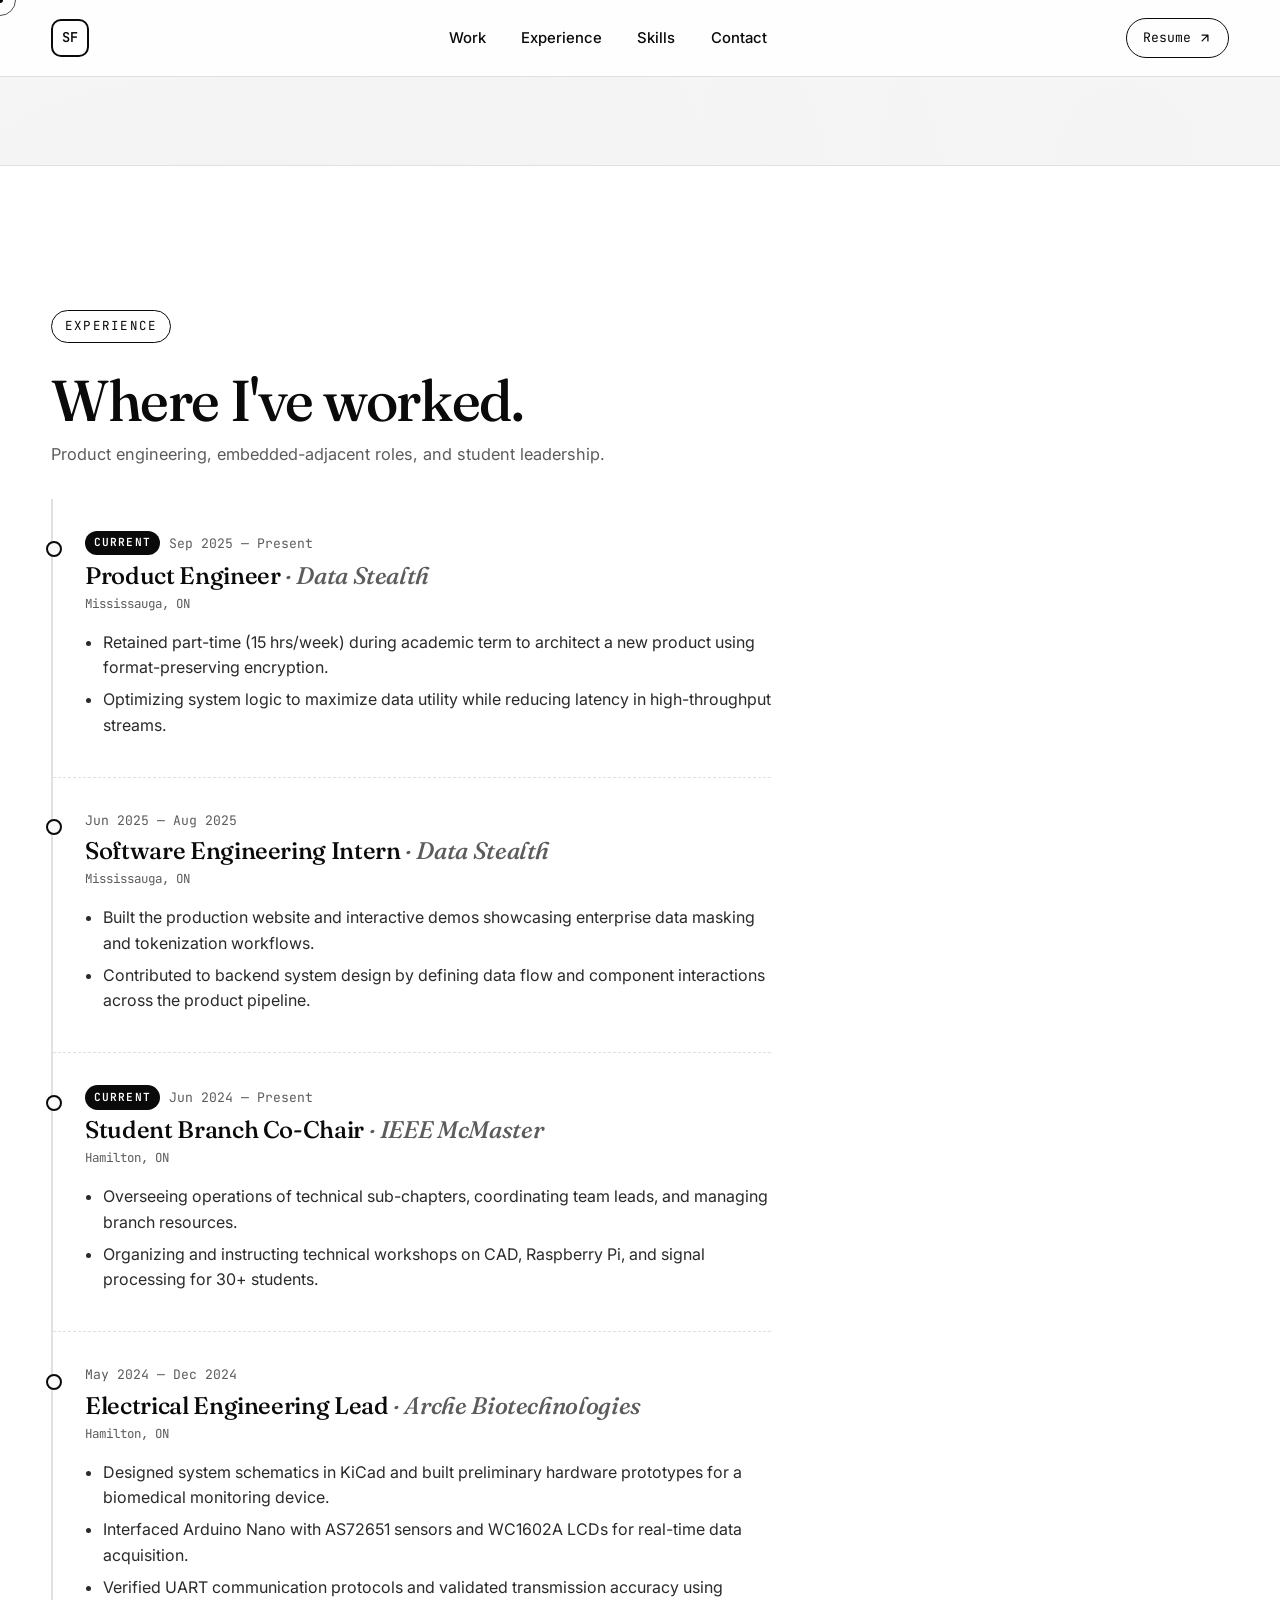
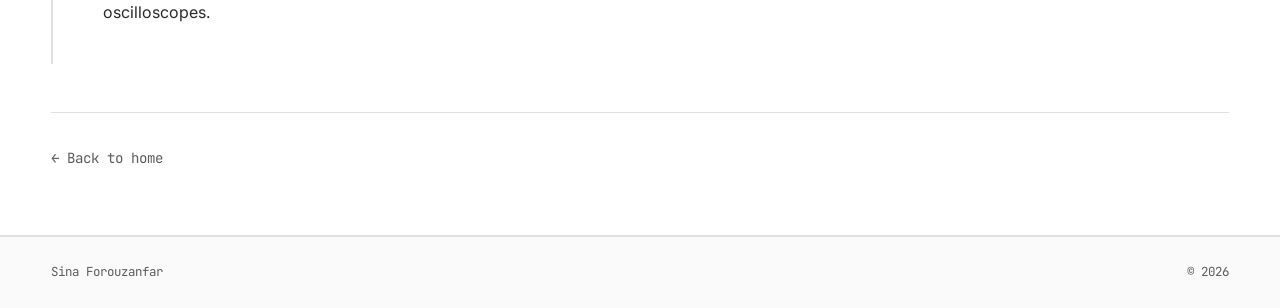
==== experience.html @ 587a2151 "combining the structure of the intro and the about section" ====
<!DOCTYPE html>
<html lang="en">
<head>
  <meta charset="UTF-8">
  <meta name="viewport" content="width=device-width, initial-scale=1.0">
  <title>Experience — Sina Forouzanfar</title>
  <meta name="description" content="Work experience and roles — Sina Forouzanfar">
  <link rel="preconnect" href="https://fonts.googleapis.com">
  <link rel="preconnect" href="https://fonts.gstatic.com" crossorigin>
  <link href="https://fonts.googleapis.com/css2?family=Fraunces:ital,opsz,wght@0,9..144,400;0,9..144,500;0,9..144,600;0,9..144,700;1,9..144,400;1,9..144,500&family=Inter:wght@400;500;600;700;800&family=JetBrains+Mono:wght@400;500&display=swap" rel="stylesheet">
  <link rel="stylesheet" href="styles.css">
</head>
<body>
  <div class="cursor-dot" aria-hidden="true"></div>
  <div class="cursor-ring" aria-hidden="true"></div>

  <header class="site-header">
    <div class="container nav">
      <a class="brand" href="index.html#top">
        <span class="brand-mark">SF</span>
      </a>
      <nav aria-label="Primary">
        <ul class="nav-links">
          <li><a href="index.html#work">Work</a></li>
          <li><a href="experience.html" aria-current="page">Experience</a></li>
          <li><a href="index.html#skills">Skills</a></li>
          <li><a href="index.html#contact">Contact</a></li>
        </ul>
      </nav>
      <a class="btn-resume" href="Sina_Forouzanfar_Resume.pdf" target="_blank" rel="noopener">
        Resume
        <svg width="14" height="14" viewBox="0 0 24 24" fill="none" stroke="currentColor" stroke-width="2.2" stroke-linecap="round" stroke-linejoin="round"><path d="M7 17L17 7M7 7h10v10"/></svg>
      </a>
    </div>
  </header>

  <main class="page-main">
    <section class="section experience experience-page">
      <div class="container">
        <p class="section-eyebrow">Experience</p>
        <h1 class="section-title page-title">Where I've worked.</h1>
        <p class="section-sub page-lead">Product engineering, embedded-adjacent roles, and student leadership.</p>

        <div class="xp-grid xp-grid--single">
          <div class="xp-list">
            <article class="xp-item">
              <div class="xp-head">
                <span class="xp-tag now">Current</span>
                <span class="xp-date">Sep 2025 — Present</span>
              </div>
              <h2 class="xp-item-title">Product Engineer <span class="xp-co">· Data Stealth</span></h2>
              <p class="xp-loc">Mississauga, ON</p>
              <ul>
                <li>Retained part-time (15 hrs/week) during academic term to architect a new product using format-preserving encryption.</li>
                <li>Optimizing system logic to maximize data utility while reducing latency in high-throughput streams.</li>
              </ul>
            </article>

            <article class="xp-item">
              <div class="xp-head">
                <span class="xp-date">Jun 2025 — Aug 2025</span>
              </div>
              <h2 class="xp-item-title">Software Engineering Intern <span class="xp-co">· Data Stealth</span></h2>
              <p class="xp-loc">Mississauga, ON</p>
              <ul>
                <li>Built the production website and interactive demos showcasing enterprise data masking and tokenization workflows.</li>
                <li>Contributed to backend system design by defining data flow and component interactions across the product pipeline.</li>
              </ul>
            </article>

            <article class="xp-item">
              <div class="xp-head">
                <span class="xp-tag now">Current</span>
                <span class="xp-date">Jun 2024 — Present</span>
              </div>
              <h2 class="xp-item-title">Student Branch Co-Chair <span class="xp-co">· IEEE McMaster</span></h2>
              <p class="xp-loc">Hamilton, ON</p>
              <ul>
                <li>Overseeing operations of technical sub-chapters, coordinating team leads, and managing branch resources.</li>
                <li>Organizing and instructing technical workshops on CAD, Raspberry Pi, and signal processing for 30+ students.</li>
              </ul>
            </article>

            <article class="xp-item">
              <div class="xp-head">
                <span class="xp-date">May 2024 — Dec 2024</span>
              </div>
              <h2 class="xp-item-title">Electrical Engineering Lead <span class="xp-co">· Arche Biotechnologies</span></h2>
              <p class="xp-loc">Hamilton, ON</p>
              <ul>
                <li>Designed system schematics in KiCad and built preliminary hardware prototypes for a biomedical monitoring device.</li>
                <li>Interfaced Arduino Nano with AS72651 sensors and WC1602A LCDs for real-time data acquisition.</li>
                <li>Verified UART communication protocols and validated transmission accuracy using oscilloscopes.</li>
              </ul>
            </article>
          </div>
        </div>

        <p class="back-link-wrap">
          <a class="back-link" href="index.html">← Back to home</a>
        </p>
      </div>
    </section>
  </main>

  <footer class="site-footer">
    <div class="container footer-inner">
      <span class="mono">Sina Forouzanfar</span>
      <span class="mono">© <span id="year"></span></span>
    </div>
  </footer>

  <script src="script.js"></script>
</body>
</html>
---- styles.css ----
:root {
  /* Monochrome — white, black, gray */
  --bg: #FAFAFA;
  --bg-soft: #F0F0F0;
  --paper: #FFFFFF;
  --ink: #0A0A0A;
  --ink-soft: #2A2A2A;
  --muted: #5C5C5C;
  --muted-2: #8A8A8A;
  --line: #E0E0E0;
  --line-soft: #F5F5F5;

  --blue: #0A0A0A;
  --blue-deep: #000000;
  --blue-soft: #E8E8E8;
  --green: #0A0A0A;
  --green-deep: #000000;
  --green-soft: #E8E8E8;
  --coral: #0A0A0A;
  --coral-deep: #000000;
  --coral-soft: #E8E8E8;
  --mint: #0A0A0A;

  --shadow: 0 24px 60px -28px rgba(0, 0, 0, 0.12);
  --shadow-sm: 0 6px 18px -10px rgba(0, 0, 0, 0.08);
  --radius: 14px;
  --radius-lg: 22px;
  --container: 1180px;
  --ease: cubic-bezier(0.2, 0.8, 0.2, 1);
}

* { box-sizing: border-box; }

html { scroll-behavior: smooth; }

html, body {
  margin: 0;
  padding: 0;
  background: var(--bg);
  color: var(--ink);
  font-family: 'Inter', system-ui, -apple-system, Segoe UI, Roboto, sans-serif;
  font-size: 16px;
  line-height: 1.6;
  -webkit-font-smoothing: antialiased;
  text-rendering: optimizeLegibility;
}

body {
  position: relative;
  overflow-x: hidden;
  min-height: 100vh;
  background-image:
    radial-gradient(circle at 12% 18%, rgba(0, 0, 0, 0.03), transparent 45%),
    radial-gradient(circle at 88% 8%, rgba(0, 0, 0, 0.025), transparent 50%);
}

/* Custom cursor */
.cursor-dot, .cursor-ring {
  position: fixed;
  top: 0; left: 0;
  pointer-events: none;
  z-index: 9999;
  transform: translate(-50%, -50%);
  mix-blend-mode: difference;
}

.cursor-dot {
  width: 6px; height: 6px;
  background: #fff;
  border-radius: 50%;
  transition: transform 0.12s var(--ease);
}

.cursor-ring {
  width: 32px; height: 32px;
  border: 1.5px solid #fff;
  border-radius: 50%;
  transition: transform 0.25s var(--ease), opacity 0.2s var(--ease);
  opacity: 0.7;
}

.cursor-ring.hover { transform: translate(-50%, -50%) scale(1.6); opacity: 1; }

@media (max-width: 900px) {
  .cursor-dot, .cursor-ring { display: none; }
  body { cursor: auto; }
}

@media (min-width: 901px) {
  body, a, button { cursor: none; }
}

/* Layout */
.container {
  width: min(var(--container), 92%);
  margin: 0 auto;
}

.section {
  padding: 9rem 0 4rem;
  scroll-margin-top: 80px;
}

.section-eyebrow {
  display: inline-block;
  font-family: 'JetBrains Mono', monospace;
  font-size: 0.78rem;
  text-transform: uppercase;
  letter-spacing: 0.18em;
  color: var(--coral);
  margin: 0 0 1.4rem;
  padding: 0.35rem 0.8rem;
  border: 1px solid var(--coral);
  border-radius: 999px;
}

.section-eyebrow.center { display: block; text-align: center; margin-left: auto; margin-right: auto; width: max-content; }

.section-title {
  font-family: 'Fraunces', serif;
  font-weight: 500;
  font-size: clamp(2.2rem, 5vw, 3.6rem);
  line-height: 1.05;
  letter-spacing: -0.025em;
  margin: 0 0 0.6rem;
  color: var(--ink);
}

.section-title em {
  font-style: italic;
  font-weight: 500;
  color: var(--ink);
}

.section-sub {
  color: var(--muted);
  margin: 0 0 3rem;
  font-size: 1.02rem;
  max-width: 600px;
}

.mono { font-family: 'JetBrains Mono', monospace; }
.small { font-size: 0.86rem; }
.muted { color: var(--muted); }

/* ======================================
   HEADER
====================================== */
.site-header {
  position: sticky;
  top: 0;
  z-index: 100;
  background: rgba(255, 255, 255, 0.88);
  backdrop-filter: blur(14px);
  -webkit-backdrop-filter: blur(14px);
  border-bottom: 1px solid var(--line);
  transition: border-color 0.25s var(--ease), background 0.25s var(--ease), box-shadow 0.25s var(--ease);
}

.site-header.scrolled {
  background: rgba(255, 255, 255, 0.97);
  border-bottom-color: #ccc;
  box-shadow: 0 8px 28px -16px rgba(0, 0, 0, 0.06);
}

.nav {
  display: flex;
  align-items: center;
  justify-content: space-between;
  padding: 1.1rem 0;
  gap: 1rem;
}

.brand {
  display: flex;
  align-items: center;
  text-decoration: none;
}

.brand-mark {
  display: grid;
  place-items: center;
  width: 38px; height: 38px;
  background: var(--paper);
  color: var(--ink);
  border: 2px solid var(--ink);
  border-radius: 10px;
  font-family: 'JetBrains Mono', monospace;
  font-size: 0.85rem;
  font-weight: 600;
  letter-spacing: 0.05em;
  transition: all 0.3s var(--ease);
}

.brand:hover .brand-mark {
  background: var(--ink);
  color: var(--paper);
  transform: rotate(-4deg);
  box-shadow: 0 4px 14px -6px rgba(0, 0, 0, 0.2);
}

.nav-links {
  display: flex;
  gap: 2.2rem;
  list-style: none;
  margin: 0;
  padding: 0;
}

.nav-links a {
  color: var(--ink);
  text-decoration: none;
  font-size: 0.93rem;
  font-weight: 500;
  position: relative;
  transition: color 0.2s var(--ease);
}

.nav-links a::after {
  content: "";
  position: absolute;
  left: 0;
  bottom: -6px;
  width: 0;
  height: 2px;
  background: var(--ink);
  transition: width 0.3s var(--ease);
}

.nav-links a:hover { color: var(--ink); }
.nav-links a:hover::after { width: 100%; }

.btn-resume {
  display: inline-flex;
  align-items: center;
  gap: 0.4rem;
  font-family: 'JetBrains Mono', monospace;
  font-size: 0.82rem;
  color: var(--ink);
  border: 1.5px solid var(--ink);
  border-radius: 999px;
  padding: 0.55rem 1rem;
  text-decoration: none;
  background: transparent;
  transition: all 0.25s var(--ease);
}

.btn-resume:hover {
  background: var(--ink);
  color: #fff;
  border-color: var(--ink);
  transform: translateY(-2px);
  box-shadow: 0 6px 18px -8px rgba(0, 0, 0, 0.2);
}

/* ======================================
   BUTTONS
====================================== */
.btn {
  display: inline-flex;
  align-items: center;
  gap: 0.6rem;
  padding: 1rem 1.6rem;
  border-radius: 999px;
  font-weight: 600;
  font-size: 0.97rem;
  text-decoration: none;
  border: 1.5px solid transparent;
  transition: all 0.25s var(--ease);
  cursor: none;
}

.btn.primary {
  background: var(--ink);
  color: var(--bg);
  border-color: var(--ink);
}

.btn.primary:hover {
  background: #1a1a1a;
  border-color: #1a1a1a;
  transform: translateY(-3px);
  box-shadow: 0 14px 30px -12px rgba(0, 0, 0, 0.18);
}

.btn.ghost {
  border-color: var(--ink);
  color: var(--ink);
  background: transparent;
}

.btn.ghost:hover {
  background: var(--ink);
  color: var(--bg);
  transform: translateY(-3px);
}

.btn.big {
  padding: 1.3rem 2.2rem;
  font-size: 1.1rem;
  font-family: 'JetBrains Mono', monospace;
}

/* ======================================
   HERO
====================================== */
.hero {
  position: relative;
  min-height: calc(100vh - 70px);
  display: flex;
  align-items: center;
  padding: 3rem 0 6rem;
}

.hero-grid {
  display: grid;
  grid-template-columns: 1.5fr 1fr;
  gap: 4rem;
  align-items: center;
  width: min(var(--container), 92%);
  margin: 0 auto;
}

.hero-text { max-width: 640px; }

.hero-portrait {
  display: flex;
  justify-content: center;
}

.hero-portrait .portrait-frame {
  max-width: 320px;
}

.badge {
  display: inline-flex;
  align-items: center;
  gap: 0.5rem;
  font-family: 'JetBrains Mono', monospace;
  font-size: 0.78rem;
  letter-spacing: 0.05em;
  color: var(--ink);
  margin: 0 0 2rem;
  padding: 0.5rem 0.95rem;
  border: 1px solid var(--ink);
  border-radius: 999px;
  background: var(--paper);
}

.pulse {
  width: 9px; height: 9px;
  border-radius: 50%;
  background: var(--green);
  box-shadow: 0 0 0 0 rgba(0, 0, 0, 0.2);
  animation: ping 2s infinite;
}

@keyframes ping {
  0%   { box-shadow: 0 0 0 0 rgba(0, 0, 0, 0.25); }
  70%  { box-shadow: 0 0 0 12px rgba(0, 0, 0, 0); }
  100% { box-shadow: 0 0 0 0 rgba(0, 0, 0, 0); }
}

.hero-title {
  font-family: 'Fraunces', serif;
  font-weight: 500;
  letter-spacing: -0.03em;
  margin: 0 0 1.5rem;
  color: var(--ink);
}

.hero-greet {
  display: block;
  font-size: clamp(2rem, 4.5vw, 3.5rem);
  line-height: 1.08;
}

.hero-line {
  display: block;
  margin-top: 0.75rem;
  font-size: clamp(1.15rem, 2.2vw, 1.55rem);
  line-height: 1.38;
  font-weight: 500;
  color: var(--ink-soft);
  max-width: 38ch;
}

.hero-title em { font-style: italic; font-weight: 500; }

.hero-title .hl {
  position: relative;
  display: inline-block;
  color: var(--ink);
  font-style: italic;
  font-weight: 600;
  box-decoration-break: clone;
  box-shadow: inset 0 -0.28em 0 rgba(0, 0, 0, 0.09);
}

.hero-title .hl-2 {
  color: var(--ink);
  font-style: italic;
  font-weight: 600;
  box-shadow: inset 0 -0.28em 0 rgba(0, 0, 0, 0.18);
}

.hero-title .hl::before,
.hero-title .hl-2::before { display: none; }

.hero-prose {
  max-width: 52ch;
  margin-bottom: 0.25rem;
}

.hero-prose p {
  font-size: 0.98rem;
  color: var(--muted);
  line-height: 1.65;
  margin: 0 0 1rem;
}

.hero-prose p:last-child { margin-bottom: 0; }

.hero-prose strong { color: var(--ink); font-weight: 600; }

.hero-actions {
  display: flex;
  flex-direction: column;
  gap: 0.85rem;
  margin-top: 1.75rem;
  max-width: 420px;
}

.hero-actions-row {
  display: flex;
  gap: 0.75rem;
  flex-wrap: wrap;
}

.hero-actions-row--secondary {
  margin-top: 0.15rem;
}

.btn-full {
  flex: 1;
  min-width: 140px;
  justify-content: center;
}

@media (min-width: 480px) {
  .hero-actions-row .btn { flex: 1; }
}

.scroll-cue {
  position: absolute;
  bottom: 2rem;
  left: 50%;
  transform: translateX(-50%);
  display: flex;
  flex-direction: column;
  align-items: center;
  gap: 0.5rem;
  font-family: 'JetBrains Mono', monospace;
  font-size: 0.72rem;
  letter-spacing: 0.15em;
  text-transform: uppercase;
  color: var(--muted);
  text-decoration: none;
  animation: bounce 2.4s ease-in-out infinite;
}

.scroll-cue:hover { color: var(--blue-deep); }

@keyframes bounce {
  0%, 100% { transform: translate(-50%, 0); }
  50% { transform: translate(-50%, 8px); }
}

/* ======================================
   STATS
====================================== */
.stats {
  background:
    linear-gradient(180deg, rgba(0, 0, 0, 0.03) 0%, transparent 45%),
    var(--paper);
  color: var(--ink);
  padding: 3.5rem 0;
  border-top: 1px solid var(--line);
  border-bottom: 1px solid var(--line);
}

.stats-grid {
  display: grid;
  grid-template-columns: repeat(4, 1fr);
  gap: 1.5rem 2rem;
}

.stat {
  text-align: left;
  border-left: 3px solid var(--green);
  padding-left: 1.25rem;
  padding-top: 0.25rem;
}
.stat:nth-child(2) { border-left-color: var(--blue); }
.stat:nth-child(3) { border-left-color: var(--green); }
.stat:nth-child(4) { border-left-color: var(--blue); }

.stat-num {
  font-family: 'Fraunces', serif;
  font-weight: 500;
  font-size: clamp(2.2rem, 4vw, 3.4rem);
  letter-spacing: -0.03em;
  line-height: 1;
  color: var(--ink);
  display: flex;
  align-items: baseline;
}

.stat-num .plus { color: var(--blue); margin-left: 2px; }

.stat-label {
  font-family: 'JetBrains Mono', monospace;
  font-size: 0.72rem;
  text-transform: uppercase;
  letter-spacing: 0.1em;
  color: var(--muted);
  margin-top: 0.55rem;
  line-height: 1.35;
  max-width: 12rem;
}

/* ======================================
   ABOUT
====================================== */
/* About: copy left, sensor viz right */
.about-split {
  display: grid;
  grid-template-columns: 1fr minmax(300px, 38%);
  gap: 2.5rem 3rem;
  align-items: stretch;
}

.about-copy .section-eyebrow {
  margin-bottom: 1rem;
}

.about-viz {
  display: flex;
  align-items: stretch;
}

.about-viz .sense-viz {
  flex: 1;
  min-height: 100%;
}

/* PORTRAIT */
.about-portrait {
  display: flex;
  justify-content: center;
}

.portrait-frame {
  position: relative;
  width: 100%;
  max-width: 360px;
  aspect-ratio: 4/5;
  margin: 0;
  isolation: isolate;
}

.portrait-frame::before {
  content: "";
  position: absolute;
  inset: 18px -18px -18px 18px;
  background: #1a1a1a;
  border-radius: var(--radius-lg);
  z-index: -1;
  transition: inset 0.5s var(--ease), background 0.5s var(--ease);
}

.portrait-frame:hover::before {
  inset: 10px -10px -10px 10px;
  background: #404040;
}

.portrait-frame img {
  width: 100%;
  height: 100%;
  object-fit: cover;
  border-radius: var(--radius-lg);
  display: block;
  filter: contrast(1.04) saturate(0.92);
  transition: transform 0.5s var(--ease), filter 0.5s var(--ease);
  border: 1.5px solid var(--ink);
}

.portrait-frame:hover img {
  transform: translate(-4px, -4px);
  filter: contrast(1.06) saturate(1);
}

.portrait-tag {
  position: absolute;
  bottom: 14px;
  left: 14px;
  background: rgba(11, 18, 32, 0.85);
  color: white;
  font-family: 'JetBrains Mono', monospace;
  font-size: 0.7rem;
  letter-spacing: 0.1em;
  text-transform: uppercase;
  padding: 0.4rem 0.75rem;
  border-radius: 999px;
  backdrop-filter: blur(8px);
  -webkit-backdrop-filter: blur(8px);
  z-index: 2;
}

.big-headline {
  font-family: 'Fraunces', serif;
  font-weight: 500;
  font-size: clamp(1.55rem, 3.2vw, 2.35rem);
  line-height: 1.12;
  letter-spacing: -0.02em;
  margin: 0 0 1.1rem;
  max-width: 34ch;
}

.big-headline em {
  font-style: italic;
  color: var(--blue);
  font-weight: 500;
}

.big-headline em:nth-of-type(2) { color: var(--green); }
.big-headline em:nth-of-type(3) { color: var(--blue); }

.about-text p {
  color: var(--ink-soft);
  font-size: 0.98rem;
  margin: 0 0 0.95rem;
  line-height: 1.62;
  max-width: 52ch;
}

.about-text strong { color: var(--ink); font-weight: 600; }
.about-text em { font-style: italic; color: var(--blue); font-weight: 500; }
.about-text { margin-top: 0; }

/* SENSE / SENSOR MESH VIZ */
.sense-viz {
  position: relative;
  margin-top: 0;
  min-height: 340px;
  height: auto;
  border-radius: var(--radius-lg);
  background:
    radial-gradient(circle at 20% 35%, rgba(0, 0, 0, 0.06), transparent 55%),
    radial-gradient(circle at 80% 65%, rgba(0, 0, 0, 0.05), transparent 55%),
    radial-gradient(circle at 50% 50%, rgba(0, 0, 0, 0.04), transparent 60%),
    var(--bg-soft);
  border: 1px solid var(--line);
  overflow: hidden;
  box-shadow: var(--shadow-sm);
}

.sense-viz::before {
  content: "";
  position: absolute;
  inset: 0;
  background-image:
    linear-gradient(to right, rgba(11, 18, 32, 0.04) 1px, transparent 1px),
    linear-gradient(to bottom, rgba(11, 18, 32, 0.04) 1px, transparent 1px);
  background-size: 30px 30px;
  pointer-events: none;
}

.sense-viz canvas {
  position: relative;
  display: block;
  width: 100%;
  height: 100%;
}

.sense-corner {
  position: absolute;
  display: inline-flex;
  align-items: center;
  gap: 0.45rem;
  font-family: 'JetBrains Mono', monospace;
  font-size: 0.68rem;
  letter-spacing: 0.14em;
  color: var(--muted);
  z-index: 2;
}

.sense-corner .dot {
  width: 6px; height: 6px;
  border-radius: 50%;
  background: var(--green);
  box-shadow: 0 0 0 0 rgba(0, 0, 0, 0.2);
  animation: ping 2.4s infinite;
}

.sense-corner.top-left { top: 14px; left: 14px; }
.sense-corner.top-right {
  top: 14px;
  right: 14px;
  flex-direction: row-reverse;
}
.sense-corner.bottom-left { bottom: 52px; left: 14px; }

.dot-move { background: var(--blue) !important; animation: none; box-shadow: 0 0 10px rgba(0, 0, 0, 0.2); }
.dot-sense { background: var(--green) !important; animation: none; box-shadow: 0 0 10px rgba(0, 0, 0, 0.2); }
.dot-respond {
  background: #404040 !important;
  animation: none;
  box-shadow: 0 0 10px rgba(0, 0, 0, 0.2);
}

.sense-legend {
  position: absolute;
  left: 0;
  right: 0;
  bottom: 0;
  display: flex;
  flex-wrap: wrap;
  justify-content: space-between;
  gap: 0.5rem 1rem;
  padding: 0.65rem 1rem;
  font-family: 'JetBrains Mono', monospace;
  font-size: 0.62rem;
  letter-spacing: 0.06em;
  text-transform: uppercase;
  color: var(--muted);
  background: linear-gradient(to top, rgba(255, 255, 255, 0.97) 40%, rgba(255, 255, 255, 0));
  border-top: 1px solid rgba(226, 232, 240, 0.9);
  z-index: 2;
}

.sense-legend span {
  display: inline-flex;
  align-items: center;
  gap: 0.4rem;
}

.sense-legend .lg {
  width: 7px;
  height: 7px;
  border-radius: 50%;
  flex-shrink: 0;
}

.lg-move { background: var(--blue); }
.lg-sense { background: var(--green); }
.lg-respond { background: #404040; }

/* Legacy quick-cards styles kept harmless (unused now) */
.quick-cards {
  display: grid;
  grid-template-columns: repeat(3, 1fr);
  gap: 1.2rem;
  margin-top: 2rem;
}

.qcard {
  padding: 1.6rem;
  background: var(--paper);
  border: 1px solid var(--line);
  border-radius: var(--radius);
  transition: all 0.3s var(--ease);
}

.qcard:hover {
  transform: translateY(-4px);
  border-color: var(--ink);
  box-shadow: var(--shadow-sm);
}

.qcard-icon {
  display: grid;
  place-items: center;
  width: 42px; height: 42px;
  border-radius: 10px;
  background: color-mix(in oklab, var(--c) 14%, transparent);
  color: var(--c);
  margin-bottom: 1rem;
}

.qcard h4 {
  font-size: 0.78rem;
  text-transform: uppercase;
  letter-spacing: 0.12em;
  color: var(--muted);
  margin: 0 0 0.5rem;
  font-family: 'JetBrains Mono', monospace;
}

.qcard p { color: var(--ink-soft); margin: 0; font-size: 0.95rem; }

/* ======================================
   MARQUEE
====================================== */
.marquee {
  background: linear-gradient(90deg, rgba(0, 0, 0, 0.02), rgba(0, 0, 0, 0.04), rgba(0, 0, 0, 0.02));
  color: var(--ink);
  padding: 1.8rem 0;
  overflow: hidden;
  border-top: 1px solid var(--line);
  border-bottom: 1px solid var(--line);
}

.marquee-track {
  display: flex;
  width: max-content;
  animation: marquee 50s linear infinite;
}

.marquee-row {
  display: flex;
  align-items: center;
  gap: 2rem;
  font-family: 'Fraunces', serif;
  font-size: clamp(1.6rem, 3vw, 2.3rem);
  font-weight: 500;
  letter-spacing: -0.01em;
  white-space: nowrap;
  padding-right: 2rem;
}

.marquee-row .d { color: var(--muted); font-size: 0.6em; opacity: 0.9; }

@keyframes marquee {
  from { transform: translateX(0); }
  to   { transform: translateX(-50%); }
}

/* ======================================
   WORK / PROJECTS
====================================== */
.work-list {
  display: flex;
  flex-direction: column;
  gap: 1.6rem;
}

.work-card {
  display: grid;
  grid-template-columns: 1.1fr 1fr;
  gap: 0;
  background: var(--paper);
  border: 1px solid var(--line);
  border-radius: var(--radius-lg);
  overflow: hidden;
  cursor: none;
  transition: all 0.4s var(--ease);
  text-align: left;
  font-family: inherit;
  color: inherit;
  padding: 0;
}

.work-card:hover {
  transform: translateY(-6px);
  border-color: var(--ink);
  box-shadow: var(--shadow);
}

.work-card.flip { grid-template-columns: 1fr 1.1fr; }
.work-card.flip .work-art { order: 2; }

.work-art {
  position: relative;
  min-height: 320px;
  background: var(--art-bg, var(--bg-soft));
  display: grid;
  place-items: center;
  overflow: hidden;
}

.work-art .art-grid {
  position: absolute;
  inset: 0;
  background-image:
    linear-gradient(to right, rgba(0,0,0,0.045) 1px, transparent 1px),
    linear-gradient(to bottom, rgba(0,0,0,0.045) 1px, transparent 1px);
  background-size: 24px 24px;
  opacity: 0.7;
}

.work-art svg.art-illu {
  position: relative;
  z-index: 1;
  width: 70%;
  max-width: 380px;
  height: auto;
  color: var(--art-fg, var(--ink));
  transition: transform 0.6s var(--ease);
}

.work-card:hover .art-illu { transform: scale(1.04) rotate(-2deg); }

.work-body {
  padding: 2.4rem 2.2rem 2.2rem;
  display: flex;
  flex-direction: column;
  justify-content: center;
}

.work-tag {
  display: inline-flex;
  align-items: center;
  gap: 0.5rem;
  font-family: 'JetBrains Mono', monospace;
  font-size: 0.74rem;
  text-transform: uppercase;
  letter-spacing: 0.12em;
  color: var(--muted);
  margin: 0 0 0.8rem;
  font-weight: 500;
}

.work-card h3 {
  font-family: 'Fraunces', serif;
  font-weight: 500;
  font-size: clamp(1.7rem, 3vw, 2.2rem);
  letter-spacing: -0.02em;
  margin: 0 0 0.7rem;
  line-height: 1.1;
  color: var(--ink);
}

.work-card .work-summary {
  color: var(--muted);
  margin: 0 0 1.4rem;
  font-size: 1rem;
  line-height: 1.55;
}

.work-tags {
  display: flex;
  flex-wrap: wrap;
  gap: 0.45rem;
  margin-bottom: 1.4rem;
}

.work-tags span {
  font-family: 'JetBrains Mono', monospace;
  font-size: 0.74rem;
  color: var(--ink);
  padding: 0.32rem 0.7rem;
  background: var(--bg);
  border: 1px solid var(--line);
  border-radius: 999px;
}

.work-cta {
  display: inline-flex;
  align-items: center;
  gap: 0.5rem;
  font-family: 'JetBrains Mono', monospace;
  font-size: 0.85rem;
  font-weight: 500;
  color: var(--ink);
  letter-spacing: 0.04em;
}

.work-card:hover .work-cta { color: var(--ink); }
.work-cta svg { transition: transform 0.3s var(--ease); }
.work-card:hover .work-cta svg { transform: translate(4px, -4px); }

/* Project art-specific colors via CSS vars set inline by JS */

/* ======================================
   EXPERIENCE
====================================== */
.experience { background: var(--paper); border-top: 1px solid var(--line); border-bottom: 1px solid var(--line); }

.xp-grid {
  display: grid;
  grid-template-columns: 1fr 2fr;
  gap: 3rem;
  margin-top: 2rem;
}

.xp-grid--single {
  grid-template-columns: 1fr;
  max-width: 720px;
}

.xp-sticky { position: sticky; top: 100px; align-self: start; }

.xp-list { display: flex; flex-direction: column; gap: 0; border-left: 2px solid var(--line); }

.xp-item {
  position: relative;
  padding: 2rem 0 2rem 2rem;
  border-bottom: 1px dashed var(--line);
}

.xp-item:last-child { border-bottom: none; }

.xp-item::before {
  content: "";
  position: absolute;
  left: -7px;
  top: 2.6rem;
  width: 12px;
  height: 12px;
  border-radius: 50%;
  background: var(--bg);
  border: 2.5px solid var(--ink);
  transition: all 0.3s var(--ease);
}

.xp-item:hover::before {
  background: var(--ink);
  border-color: var(--ink);
  transform: scale(1.3);
}

.xp-head {
  display: flex;
  align-items: center;
  gap: 0.6rem;
  margin-bottom: 0.4rem;
}

.xp-tag {
  font-family: 'JetBrains Mono', monospace;
  font-size: 0.7rem;
  text-transform: uppercase;
  letter-spacing: 0.1em;
  padding: 0.2rem 0.55rem;
  border-radius: 999px;
  background: var(--ink);
  color: #fff;
  font-weight: 600;
}

.xp-date {
  font-family: 'JetBrains Mono', monospace;
  font-size: 0.82rem;
  color: var(--muted);
}

.xp-item h3,
.xp-item-title {
  font-family: 'Fraunces', serif;
  font-weight: 500;
  font-size: 1.5rem;
  letter-spacing: -0.015em;
  margin: 0 0 0.2rem;
  line-height: 1.2;
}

.xp-co { color: var(--muted); font-style: italic; font-weight: 500; }

.xp-loc {
  font-family: 'JetBrains Mono', monospace;
  font-size: 0.78rem;
  color: var(--muted);
  margin: 0 0 1rem;
}

.xp-item ul { margin: 0; padding-left: 1.1rem; color: var(--ink-soft); }
.xp-item li { margin-bottom: 0.4rem; }

/* ======================================
   SKILLS
====================================== */
.skills-grid {
  display: grid;
  grid-template-columns: repeat(3, 1fr);
  gap: 1.4rem;
  margin-top: 2rem;
}

.skill-cat {
  padding: 2rem 1.8rem;
  background: var(--paper);
  border: 1px solid var(--line);
  border-radius: var(--radius);
  transition: all 0.3s var(--ease);
}

.skill-cat:hover {
  background: var(--ink);
  color: var(--bg);
  border-color: var(--ink);
  transform: translateY(-4px);
}

.skill-cat:hover h3, .skill-cat:hover .skill-num { color: var(--bg); }
.skill-cat:hover .chips span { background: transparent; border-color: var(--muted-2); color: var(--bg); }

.skill-cat h3 {
  font-family: 'Fraunces', serif;
  font-weight: 500;
  font-size: 1.25rem;
  margin: 0 0 1.2rem;
  display: flex;
  align-items: baseline;
  gap: 0.5rem;
  transition: color 0.25s var(--ease);
}

.skill-num {
  font-family: 'JetBrains Mono', monospace;
  font-size: 0.78rem;
  color: var(--muted);
  font-weight: 500;
  transition: color 0.25s var(--ease);
}

.chips { display: flex; flex-wrap: wrap; gap: 0.45rem; }

.chips span {
  background: var(--bg);
  border: 1px solid var(--line);
  color: var(--ink);
  font-size: 0.82rem;
  padding: 0.35rem 0.75rem;
  border-radius: 8px;
  font-family: 'JetBrains Mono', monospace;
  transition: all 0.2s var(--ease);
}

/* ======================================
   CONTACT
====================================== */
.contact { text-align: center; padding: 10rem 0 8rem; }
.contact-inner { max-width: 760px; margin: 0 auto; }

.contact-title {
  font-family: 'Fraunces', serif;
  font-weight: 500;
  font-size: clamp(2.6rem, 7vw, 5.5rem);
  letter-spacing: -0.035em;
  line-height: 1;
  margin: 1rem 0 1.6rem;
}

.contact-title em { font-style: italic; color: var(--ink); }

.contact-copy { color: var(--muted); font-size: 1.1rem; margin: 0 0 2.5rem; }

.socials {
  list-style: none;
  padding: 0;
  margin: 3rem 0 0;
  display: flex;
  justify-content: center;
  gap: 2rem;
  flex-wrap: wrap;
}

.socials a {
  color: var(--ink);
  text-decoration: none;
  font-family: 'JetBrains Mono', monospace;
  font-size: 0.9rem;
  position: relative;
  transition: color 0.25s var(--ease);
}

.socials a:hover { color: var(--coral); }

/* ======================================
   FOOTER
====================================== */
.site-footer {
  padding: 1.6rem 0;
  border-top: 1px solid var(--line);
  font-family: 'JetBrains Mono', monospace;
  font-size: 0.78rem;
  color: var(--muted);
}

.footer-inner {
  display: flex;
  justify-content: space-between;
  flex-wrap: wrap;
  gap: 0.5rem;
}

/* ======================================
   MODAL
====================================== */
.modal {
  position: fixed;
  inset: 0;
  z-index: 1000;
  display: grid;
  place-items: center;
  padding: 2rem 1rem;
}

.modal[hidden] { display: none; }

.modal-backdrop {
  position: absolute;
  inset: 0;
  background: rgba(14, 14, 14, 0.5);
  backdrop-filter: blur(8px);
  -webkit-backdrop-filter: blur(8px);
  animation: fadeIn 0.25s var(--ease);
}

.modal-panel {
  position: relative;
  width: min(880px, 100%);
  max-height: 88vh;
  overflow: auto;
  background: var(--paper);
  border: 1px solid var(--line);
  border-radius: var(--radius-lg);
  box-shadow: var(--shadow);
  animation: rise 0.35s var(--ease);
}

.modal-close {
  position: absolute;
  top: 1.1rem;
  right: 1.1rem;
  background: var(--bg);
  border: 1px solid var(--line);
  color: var(--ink);
  border-radius: 999px;
  padding: 0.55rem;
  cursor: none;
  transition: all 0.2s var(--ease);
  z-index: 2;
  display: grid;
  place-items: center;
}

.modal-close:hover { background: var(--ink); color: var(--bg); border-color: var(--ink); transform: rotate(90deg); }

.modal-content { padding: 3rem 3rem 2.4rem; }

.modal-art {
  margin: 0 -3rem 2rem;
  height: 220px;
  background: var(--art-bg, var(--bg-soft));
  display: grid;
  place-items: center;
  position: relative;
  overflow: hidden;
  border-bottom: 1px solid var(--line);
}

.modal-art .art-grid {
  position: absolute;
  inset: 0;
  background-image:
    linear-gradient(to right, rgba(0,0,0,0.045) 1px, transparent 1px),
    linear-gradient(to bottom, rgba(0,0,0,0.045) 1px, transparent 1px);
  background-size: 24px 24px;
}

.modal-art svg {
  position: relative;
  width: 50%;
  max-width: 280px;
  height: auto;
  color: var(--art-fg, var(--ink));
}

.m-tagline {
  color: var(--muted);
  font-family: 'JetBrains Mono', monospace;
  font-size: 0.8rem;
  letter-spacing: 0.06em;
  margin: 0 0 0.5rem;
  text-transform: uppercase;
}

.modal-content h2 {
  font-family: 'Fraunces', serif;
  font-weight: 500;
  font-size: 2rem;
  margin: 0 0 0.7rem;
  letter-spacing: -0.02em;
}

.modal-content .m-summary {
  color: var(--muted);
  font-size: 1.05rem;
  margin: 0 0 1.8rem;
  line-height: 1.6;
}

.modal-section { margin-bottom: 1.6rem; }

.modal-section h4 {
  font-family: 'JetBrains Mono', monospace;
  font-size: 0.76rem;
  text-transform: uppercase;
  letter-spacing: 0.12em;
  color: var(--ink);
  margin: 0 0 0.6rem;
  font-weight: 600;
}

.modal-section p, .modal-section li { color: var(--ink-soft); }
.modal-section ul { margin: 0; padding-left: 1.2rem; }
.modal-section li { margin-bottom: 0.4rem; }

.modal-tags {
  display: flex;
  flex-wrap: wrap;
  gap: 0.45rem;
}

.modal-tags span {
  background: var(--bg);
  border: 1px solid var(--line);
  color: var(--ink);
  font-size: 0.78rem;
  padding: 0.32rem 0.72rem;
  border-radius: 8px;
  font-family: 'JetBrains Mono', monospace;
}

.modal-actions {
  display: flex;
  gap: 0.75rem;
  flex-wrap: wrap;
  margin-top: 1.8rem;
  padding-top: 1.8rem;
  border-top: 1px solid var(--line);
}

@keyframes fadeIn { from { opacity: 0; } to { opacity: 1; } }
@keyframes rise { from { opacity: 0; transform: translateY(20px); } to { opacity: 1; transform: translateY(0); } }

/* ======================================
   REVEAL ON SCROLL
====================================== */
.reveal { opacity: 0; transform: translateY(30px); transition: opacity 0.8s var(--ease), transform 0.8s var(--ease); }
.reveal.in { opacity: 1; transform: translateY(0); }

.reveal-line { overflow: hidden; }
.reveal-line > * {
  display: block;
  transform: translateY(110%);
  transition: transform 0.9s var(--ease);
}
.reveal-line.in > * { transform: translateY(0); }

/* ======================================
   SUBPAGES (work archive, experience)
====================================== */
.page-main {
  padding-top: 5.5rem;
}

.page-title {
  margin-top: 0.35rem;
}

.page-lead {
  margin-bottom: 2rem;
  max-width: 42rem;
}

.work-more-wrap {
  margin: 2.5rem 0 0;
  text-align: center;
}

.work-more-link {
  font-family: 'JetBrains Mono', monospace;
  font-size: 0.88rem;
  letter-spacing: 0.04em;
  color: var(--ink);
  text-decoration: none;
  border-bottom: 1px solid var(--line);
  padding-bottom: 2px;
  transition: border-color 0.2s var(--ease), color 0.2s var(--ease);
}

.work-more-link:hover {
  border-bottom-color: var(--ink);
  color: var(--ink-soft);
}

.back-link-wrap {
  margin: 3rem 0 0;
  padding-top: 2rem;
  border-top: 1px solid var(--line);
}

.back-link {
  font-family: 'JetBrains Mono', monospace;
  font-size: 0.88rem;
  color: var(--muted);
  text-decoration: none;
  transition: color 0.2s var(--ease);
}

.back-link:hover {
  color: var(--ink);
}

/* ======================================
   RESPONSIVE
====================================== */
@media (max-width: 980px) {
  .nav-links { display: none; }
  .hero-grid { grid-template-columns: 1fr; gap: 3rem; }
  .hero-portrait { order: -1; }
  .hero-portrait .portrait-frame { max-width: 240px; }
  .hero { min-height: auto; padding: 2rem 0 4rem; }
  .about-split { grid-template-columns: 1fr; gap: 2rem; }
  .about-viz { order: 1; }
  .about-copy { order: 0; }
  .sense-viz { min-height: 280px; }
  .quick-cards { grid-template-columns: 1fr; }
  .stats-grid { grid-template-columns: repeat(2, 1fr); gap: 2.5rem 1.5rem; }
  .work-card, .work-card.flip { grid-template-columns: 1fr; }
  .work-card.flip .work-art { order: 0; }
  .work-art { min-height: 240px; }
  .skills-grid { grid-template-columns: 1fr; }
  .xp-grid { grid-template-columns: 1fr; gap: 1.5rem; }
  .xp-sticky { position: static; }
  .section { padding: 6rem 0 2rem; }
  .modal-content { padding: 2rem 1.5rem 1.5rem; }
  .modal-art { margin: 0 -1.5rem 1.5rem; height: 180px; }
  .work-body { padding: 2rem 1.6rem; }
}

@media (max-width: 520px) {
  .hero-actions { width: 100%; }
  .btn { width: 100%; justify-content: center; }
  .stat { padding-left: 1rem; }
  .footer-inner { justify-content: center; text-align: center; }
}

/* Reduced motion */
@media (prefers-reduced-motion: reduce) {
  *, *::before, *::after {
    animation-duration: 0.01ms !important;
    transition-duration: 0.01ms !important;
  }
  html { scroll-behavior: auto; }
  .marquee-track { animation: none; }
}
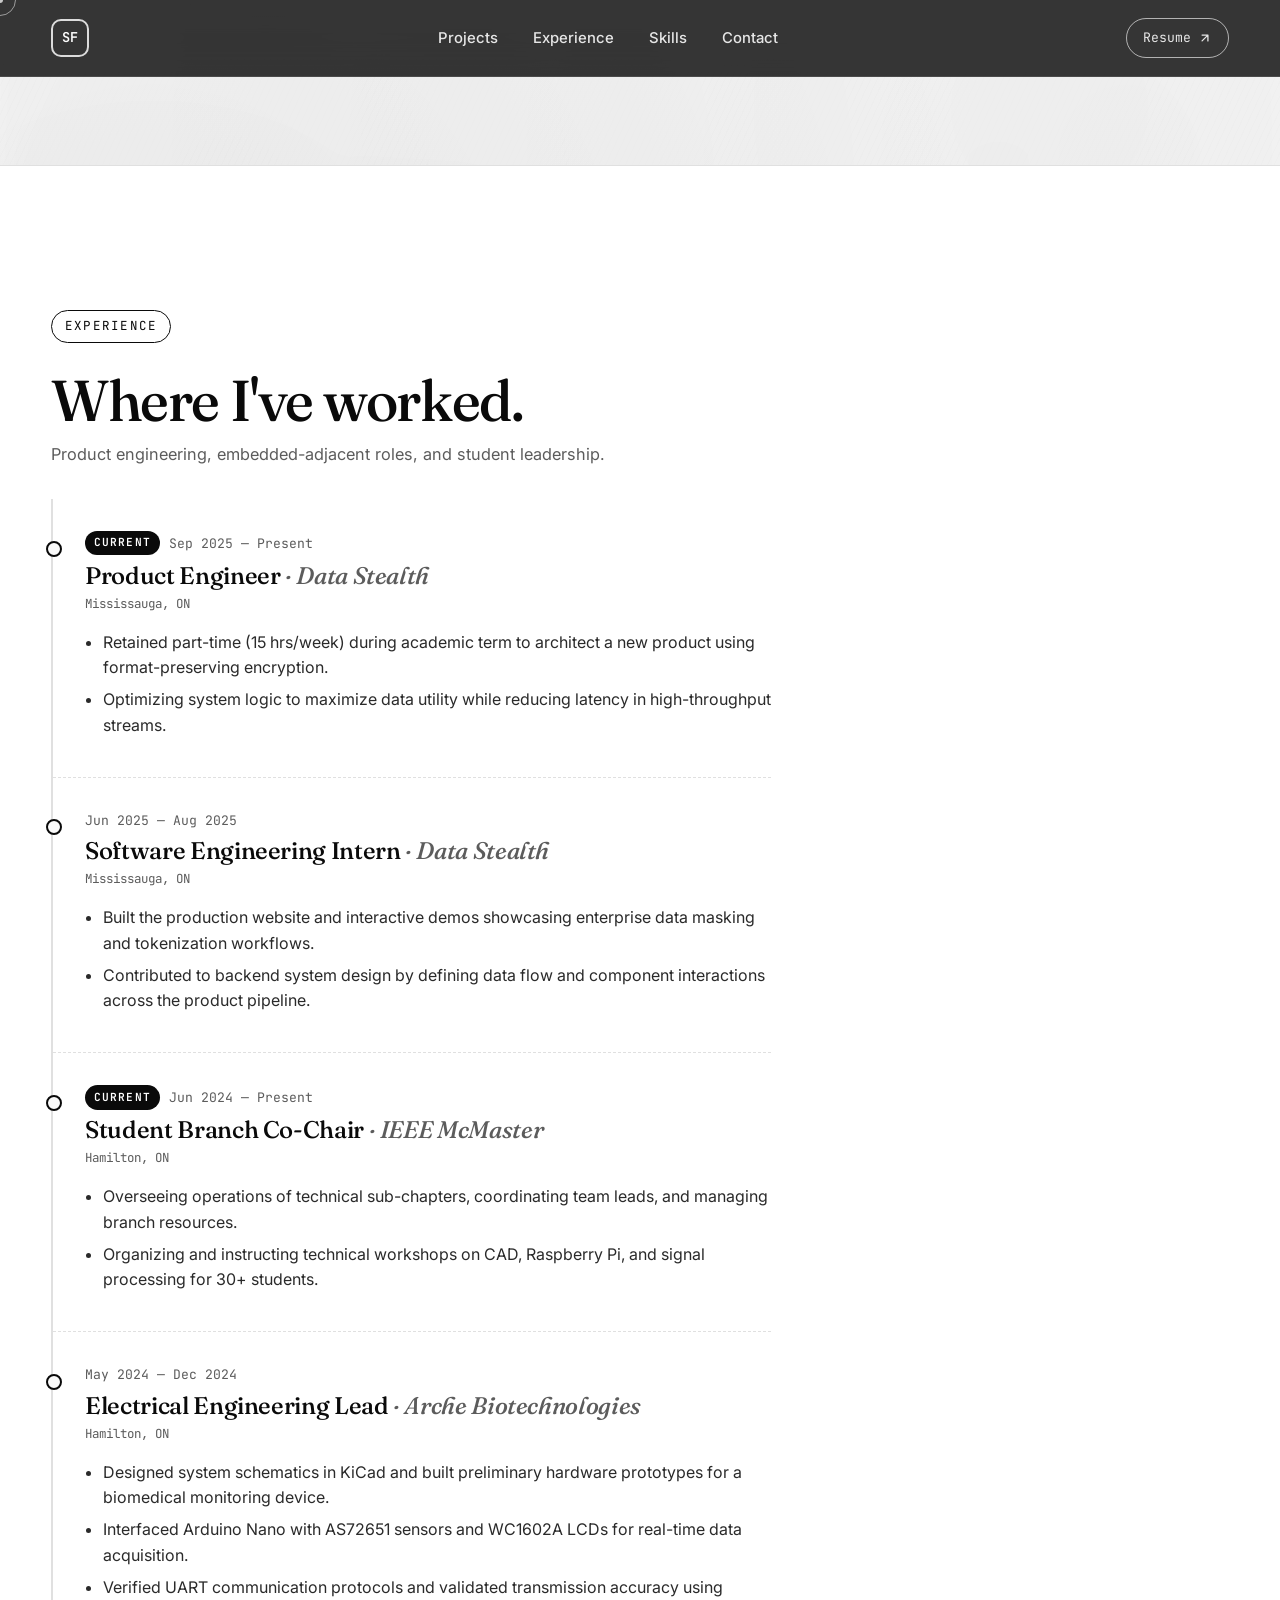
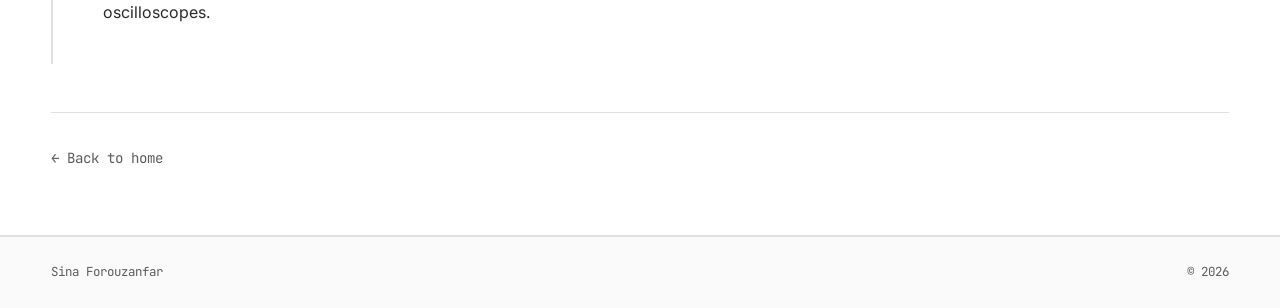
==== commit 82a16dc8: "updating the projects section" ====
--- a/experience.html
+++ b/experience.html
@@ -21,7 +21,7 @@
       </a>
       <nav aria-label="Primary">
         <ul class="nav-links">
-          <li><a href="index.html#work">Work</a></li>
+          <li><a href="work.html">Projects</a></li>
           <li><a href="experience.html" aria-current="page">Experience</a></li>
           <li><a href="index.html#skills">Skills</a></li>
           <li><a href="index.html#contact">Contact</a></li>
--- a/styles.css
+++ b/styles.css
@@ -49,10 +49,62 @@
   position: relative;
   overflow-x: hidden;
   min-height: 100vh;
+  isolation: isolate;
   background-image:
     radial-gradient(circle at 12% 18%, rgba(0, 0, 0, 0.03), transparent 45%),
     radial-gradient(circle at 88% 8%, rgba(0, 0, 0, 0.025), transparent 50%);
 }
+
+/* ======================================
+   INK WASH ON PAPER (subtle animated theme)
+====================================== */
+body::before,
+body::after {
+  content: "";
+  position: fixed;
+  inset: 0;
+  pointer-events: none;
+  z-index: 0;
+}
+
+/* paper grain */
+body::before {
+  opacity: 0.55;
+  background:
+    radial-gradient(circle at 18% 22%, rgba(0, 0, 0, 0.02), transparent 55%),
+    radial-gradient(circle at 82% 12%, rgba(0, 0, 0, 0.016), transparent 60%),
+    repeating-linear-gradient(
+      115deg,
+      rgba(0, 0, 0, 0.012) 0px,
+      rgba(0, 0, 0, 0.012) 1px,
+      transparent 1px,
+      transparent 6px
+    );
+  mix-blend-mode: multiply;
+}
+
+/* animated ink wash */
+body::after {
+  opacity: 0.14;
+  background:
+    radial-gradient(1400px 820px at 12% 26%, rgba(0, 0, 0, 0.16), transparent 58%),
+    radial-gradient(1100px 720px at 78% 18%, rgba(0, 0, 0, 0.12), transparent 60%),
+    radial-gradient(900px 640px at 62% 76%, rgba(0, 0, 0, 0.10), transparent 62%),
+    radial-gradient(700px 520px at 28% 78%, rgba(0, 0, 0, 0.08), transparent 64%);
+  filter: blur(10px);
+  transform: translate3d(0, 0, 0);
+  animation: inkWashDrift 18s var(--ease) infinite alternate;
+  mix-blend-mode: multiply;
+}
+
+@keyframes inkWashDrift {
+  0%   { transform: translate3d(-1.5%, -1%, 0) scale(1.02) rotate(-0.6deg); }
+  50%  { transform: translate3d(1.2%, 0.6%, 0) scale(1.04) rotate(0.35deg); }
+  100% { transform: translate3d(2.3%, -0.4%, 0) scale(1.06) rotate(0.8deg); }
+}
+
+/* keep content above the wash */
+body > * { position: relative; z-index: 1; }
 
 /* Custom cursor */
 .cursor-dot, .cursor-ring {
@@ -150,17 +202,17 @@
   position: sticky;
   top: 0;
   z-index: 100;
-  background: rgba(255, 255, 255, 0.88);
+  background: rgba(17, 17, 17, 0.84);
   backdrop-filter: blur(14px);
   -webkit-backdrop-filter: blur(14px);
-  border-bottom: 1px solid var(--line);
+  border-bottom: 1px solid rgba(255, 255, 255, 0.10);
   transition: border-color 0.25s var(--ease), background 0.25s var(--ease), box-shadow 0.25s var(--ease);
 }
 
 .site-header.scrolled {
-  background: rgba(255, 255, 255, 0.97);
-  border-bottom-color: #ccc;
-  box-shadow: 0 8px 28px -16px rgba(0, 0, 0, 0.06);
+  background: rgba(17, 17, 17, 0.92);
+  border-bottom-color: rgba(255, 255, 255, 0.12);
+  box-shadow: 0 12px 34px -22px rgba(0, 0, 0, 0.32);
 }
 
 .nav {
@@ -181,9 +233,9 @@
   display: grid;
   place-items: center;
   width: 38px; height: 38px;
-  background: var(--paper);
-  color: var(--ink);
-  border: 2px solid var(--ink);
+  background: transparent;
+  color: #fff;
+  border: 2px solid rgba(255, 255, 255, 0.82);
   border-radius: 10px;
   font-family: 'JetBrains Mono', monospace;
   font-size: 0.85rem;
@@ -193,8 +245,8 @@
 }
 
 .brand:hover .brand-mark {
-  background: var(--ink);
-  color: var(--paper);
+  background: #fff;
+  color: #000;
   transform: rotate(-4deg);
   box-shadow: 0 4px 14px -6px rgba(0, 0, 0, 0.2);
 }
@@ -208,7 +260,7 @@
 }
 
 .nav-links a {
-  color: var(--ink);
+  color: rgba(255, 255, 255, 0.88);
   text-decoration: none;
   font-size: 0.93rem;
   font-weight: 500;
@@ -223,11 +275,11 @@
   bottom: -6px;
   width: 0;
   height: 2px;
-  background: var(--ink);
+  background: rgba(255, 255, 255, 0.88);
   transition: width 0.3s var(--ease);
 }
 
-.nav-links a:hover { color: var(--ink); }
+.nav-links a:hover { color: #fff; }
 .nav-links a:hover::after { width: 100%; }
 
 .btn-resume {
@@ -236,8 +288,8 @@
   gap: 0.4rem;
   font-family: 'JetBrains Mono', monospace;
   font-size: 0.82rem;
-  color: var(--ink);
-  border: 1.5px solid var(--ink);
+  color: rgba(255, 255, 255, 0.88);
+  border: 1.5px solid rgba(255, 255, 255, 0.62);
   border-radius: 999px;
   padding: 0.55rem 1rem;
   text-decoration: none;
@@ -246,9 +298,9 @@
 }
 
 .btn-resume:hover {
-  background: var(--ink);
-  color: #fff;
-  border-color: var(--ink);
+  background: #fff;
+  color: #000;
+  border-color: #fff;
   transform: translateY(-2px);
   box-shadow: 0 6px 18px -8px rgba(0, 0, 0, 0.2);
 }
@@ -309,27 +361,38 @@
   min-height: calc(100vh - 70px);
   display: flex;
   align-items: center;
-  padding: 3rem 0 6rem;
+  padding: clamp(3.5rem, 8vh, 5.5rem) 0 5rem;
 }
 
 .hero-grid {
   display: grid;
-  grid-template-columns: 1.5fr 1fr;
-  gap: 4rem;
+  grid-template-columns: minmax(0, 1.15fr) minmax(0, 0.85fr);
   align-items: center;
-  width: min(var(--container), 92%);
+  column-gap: clamp(2rem, 5vw, 4.5rem);
+  row-gap: 2.5rem;
+  max-width: min(72rem, 92%);
+  width: 100%;
   margin: 0 auto;
 }
 
-.hero-text { max-width: 640px; }
+.hero-text {
+  min-width: 0;
+  max-width: 44rem;
+  padding-top: 0;
+}
 
 .hero-portrait {
+  min-width: 0;
   display: flex;
   justify-content: center;
+  align-items: center;
+  padding-top: 0;
 }
 
 .hero-portrait .portrait-frame {
-  max-width: 320px;
+  width: 100%;
+  max-width: min(360px, 100%);
+  margin: 0;
 }
 
 .badge {
@@ -365,14 +428,39 @@
   font-family: 'Fraunces', serif;
   font-weight: 500;
   letter-spacing: -0.03em;
+  margin: 0 0 1.2rem;
+  color: var(--ink);
+}
+
+.hero-tagline {
+  font-family: 'Fraunces', serif;
+  font-weight: 500;
+  font-size: clamp(1.35rem, 2.55vw, 1.85rem);
+  line-height: 1.32;
+  letter-spacing: -0.02em;
+  color: var(--ink-soft);
   margin: 0 0 1.5rem;
-  color: var(--ink);
+  max-width: 46ch;
+}
+
+.hero-focus {
+  font-family: 'JetBrains Mono', monospace;
+  font-size: 0.85rem;
+  letter-spacing: 0.06em;
+  text-transform: uppercase;
+  color: var(--muted);
+  margin: 0 0 1.9rem;
+}
+
+.hero-focus .sep {
+  opacity: 0.55;
+  margin: 0 0.35rem;
 }
 
 .hero-greet {
   display: block;
-  font-size: clamp(2rem, 4.5vw, 3.5rem);
-  line-height: 1.08;
+  font-size: clamp(2.8rem, 6.8vw, 4.8rem);
+  line-height: 1.05;
 }
 
 .hero-line {
@@ -407,48 +495,77 @@
 .hero-title .hl::before,
 .hero-title .hl-2::before { display: none; }
 
-.hero-prose {
-  max-width: 52ch;
-  margin-bottom: 0.25rem;
-}
-
-.hero-prose p {
-  font-size: 0.98rem;
-  color: var(--muted);
-  line-height: 1.65;
-  margin: 0 0 1rem;
-}
-
-.hero-prose p:last-child { margin-bottom: 0; }
-
-.hero-prose strong { color: var(--ink); font-weight: 600; }
+/* old hero-prose styles removed (now uses .hero-focus) */
 
 .hero-actions {
   display: flex;
   flex-direction: column;
-  gap: 0.85rem;
-  margin-top: 1.75rem;
-  max-width: 420px;
+  align-items: stretch;
+  gap: 0.75rem;
+  margin-top: 0;
+  width: 100%;
+  max-width: 28rem;
 }
 
 .hero-actions-row {
   display: flex;
+  flex-direction: row;
+  flex-wrap: wrap;
+  align-items: center;
   gap: 0.75rem;
-  flex-wrap: wrap;
-}
-
-.hero-actions-row--secondary {
-  margin-top: 0.15rem;
+  width: 100%;
+}
+
+.hero-btn-contact {
+  width: 100%;
+}
+
+.hero-actions .btn {
+  font-family: 'Inter', system-ui, sans-serif;
+  font-size: 1rem;
+  font-weight: 600;
+  padding: 0.9rem 1.85rem;
+  text-align: center;
+  justify-content: center;
+  transform-origin: center center;
+  transition: transform 0.22s var(--ease), font-weight 0.15s ease;
+}
+
+.hero-btn-dark {
+  background: var(--ink);
+  color: var(--paper);
+  border-color: var(--ink);
+  font-weight: 600;
+}
+
+.hero-btn-dark:hover {
+  transform: scale(1.04);
+  font-weight: 700;
+}
+
+.hero-btn-light {
+  background: var(--paper);
+  color: var(--ink);
+  border-color: var(--ink);
+  font-weight: 600;
+}
+
+.hero-btn-light:hover {
+  transform: scale(1.04);
+  font-weight: 700;
 }
 
 .btn-full {
   flex: 1;
   min-width: 140px;
-  justify-content: center;
 }
 
 @media (min-width: 480px) {
-  .hero-actions-row .btn { flex: 1; }
+  .hero-actions-row .hero-btn-dark,
+  .hero-actions-row .hero-btn-light {
+    flex: 1 1 0;
+    min-width: 0;
+  }
 }
 
 .scroll-cue {
@@ -800,40 +917,64 @@
 .qcard p { color: var(--ink-soft); margin: 0; font-size: 0.95rem; }
 
 /* ======================================
-   MARQUEE
+   HEARTBEAT DIVIDER
 ====================================== */
-.marquee {
-  background: linear-gradient(90deg, rgba(0, 0, 0, 0.02), rgba(0, 0, 0, 0.04), rgba(0, 0, 0, 0.02));
-  color: var(--ink);
-  padding: 1.8rem 0;
-  overflow: hidden;
-  border-top: 1px solid var(--line);
-  border-bottom: 1px solid var(--line);
-}
-
-.marquee-track {
-  display: flex;
-  width: max-content;
-  animation: marquee 50s linear infinite;
-}
-
-.marquee-row {
+.pulse-divider {
+  padding: 2.5rem 0 2.25rem;
+  color: var(--ink);
+  position: relative;
+}
+
+.pulse-inner {
+  position: relative;
   display: flex;
   align-items: center;
-  gap: 2rem;
-  font-family: 'Fraunces', serif;
-  font-size: clamp(1.6rem, 3vw, 2.3rem);
-  font-weight: 500;
-  letter-spacing: -0.01em;
-  white-space: nowrap;
-  padding-right: 2rem;
-}
-
-.marquee-row .d { color: var(--muted); font-size: 0.6em; opacity: 0.9; }
-
-@keyframes marquee {
-  from { transform: translateX(0); }
-  to   { transform: translateX(-50%); }
+  justify-content: center;
+  min-height: 64px;
+}
+
+.pulse-ecg {
+  display: block;
+  width: 100%;
+  height: 64px;
+  color: var(--ink);
+  opacity: 0.55;
+}
+
+.pulse-base {
+  opacity: 0.32;
+}
+
+.pulse-trace {
+  stroke-dasharray: 1200;
+  stroke-dashoffset: 1200;
+  animation: pulseSweep 3.4s cubic-bezier(0.45, 0.05, 0.55, 0.95) infinite;
+  filter: drop-shadow(0 0 4px rgba(0, 0, 0, 0.18));
+}
+
+.pulse-dot {
+  position: absolute;
+  width: 9px;
+  height: 9px;
+  border-radius: 50%;
+  background: var(--ink);
+  box-shadow: 0 0 0 0 rgba(0, 0, 0, 0.35);
+  animation: pulseBeat 1.7s cubic-bezier(0.4, 0, 0.2, 1) infinite;
+  pointer-events: none;
+}
+
+@keyframes pulseSweep {
+  0%   { stroke-dashoffset: 1200; }
+  60%  { stroke-dashoffset: 0; }
+  100% { stroke-dashoffset: -1200; }
+}
+
+@keyframes pulseBeat {
+  0%   { transform: scale(0.85); box-shadow: 0 0 0 0 rgba(0, 0, 0, 0.35); }
+  35%  { transform: scale(1.25); box-shadow: 0 0 0 10px rgba(0, 0, 0, 0); }
+  55%  { transform: scale(0.95); box-shadow: 0 0 0 0 rgba(0, 0, 0, 0.25); }
+  75%  { transform: scale(1.15); box-shadow: 0 0 0 8px rgba(0, 0, 0, 0); }
+  100% { transform: scale(0.85); box-shadow: 0 0 0 0 rgba(0, 0, 0, 0); }
 }
 
 /* ======================================
@@ -843,6 +984,50 @@
   display: flex;
   flex-direction: column;
   gap: 1.6rem;
+}
+
+.work-filters {
+  display: flex;
+  flex-wrap: wrap;
+  gap: 0.55rem;
+  margin: 0 0 1.75rem;
+}
+
+.work-filter {
+  font-family: 'JetBrains Mono', monospace;
+  font-size: 0.78rem;
+  letter-spacing: 0.06em;
+  text-transform: uppercase;
+  padding: 0.45rem 0.95rem;
+  border-radius: 999px;
+  border: 1px solid var(--line);
+  background: var(--paper);
+  color: var(--ink-soft);
+  cursor: pointer;
+  transition: background 0.2s var(--ease), color 0.2s var(--ease), border-color 0.2s var(--ease), transform 0.2s var(--ease);
+}
+
+.work-filter:hover {
+  border-color: var(--ink);
+  color: var(--ink);
+  transform: translateY(-1px);
+}
+
+.work-filter.is-active {
+  background: var(--ink);
+  color: var(--paper);
+  border-color: var(--ink);
+}
+
+.work-empty {
+  margin: 0;
+  padding: 2.5rem 1rem;
+  text-align: center;
+  color: var(--muted);
+  font-size: 0.98rem;
+  border: 1px dashed var(--line);
+  border-radius: var(--radius-lg);
+  background: var(--bg-soft);
 }
 
 .work-card {
@@ -872,10 +1057,12 @@
 
 .work-art {
   position: relative;
-  min-height: 320px;
+  align-self: start;
+  width: 100%;
+  /* Same frame on every card — row height from text must not stretch this taller */
+  aspect-ratio: 16 / 10;
+  min-height: 200px;
   background: var(--art-bg, var(--bg-soft));
-  display: grid;
-  place-items: center;
   overflow: hidden;
 }
 
@@ -890,16 +1077,37 @@
 }
 
 .work-art svg.art-illu {
-  position: relative;
+  position: absolute;
+  left: 50%;
+  top: 50%;
   z-index: 1;
-  width: 70%;
-  max-width: 380px;
+  width: min(70%, 320px);
   height: auto;
+  max-height: 78%;
+  transform: translate(-50%, -50%);
   color: var(--art-fg, var(--ink));
   transition: transform 0.6s var(--ease);
 }
 
-.work-card:hover .art-illu { transform: scale(1.04) rotate(-2deg); }
+.work-art .work-cover-img {
+  position: absolute;
+  inset: 0;
+  z-index: 1;
+  width: 100%;
+  height: 100%;
+  object-fit: cover;
+  object-position: center;
+  display: block;
+  transition: transform 0.6s var(--ease);
+}
+
+.work-card:hover .work-cover-img {
+  transform: scale(1.05);
+}
+
+.work-card:hover .art-illu {
+  transform: translate(-50%, -50%) scale(1.05) rotate(-2deg);
+}
 
 .work-body {
   padding: 2.4rem 2.2rem 2.2rem;
@@ -1268,6 +1476,139 @@
   color: var(--art-fg, var(--ink));
 }
 
+.modal-art .modal-cover-img {
+  position: relative;
+  z-index: 1;
+  width: 100%;
+  height: 100%;
+  object-fit: cover;
+  object-position: center;
+  display: block;
+}
+
+.modal-art--static {
+  display: grid;
+  place-items: center;
+}
+
+.modal-art--gallery {
+  display: block;
+  padding: 0;
+}
+
+.modal-art--gallery .modal-gallery {
+  position: relative;
+  z-index: 1;
+  height: 220px;
+  width: 100%;
+  overflow: hidden;
+}
+
+.modal-art--gallery .modal-gallery-track {
+  display: flex;
+  width: max-content;
+  height: 100%;
+  align-items: stretch;
+  will-change: transform;
+  backface-visibility: hidden;
+  animation: modalGalleryMarquee var(--modal-gallery-duration, 48s) linear infinite;
+}
+
+.modal-art--gallery .modal-gallery-track:hover {
+  animation-play-state: paused;
+}
+
+.modal-art--gallery .modal-gallery-track.is-paused {
+  animation-play-state: paused;
+}
+
+.modal-gallery-img {
+  height: 220px;
+  width: auto;
+  min-width: 260px;
+  max-width: 520px;
+  object-fit: cover;
+  object-position: center;
+  flex-shrink: 0;
+  display: block;
+  border-right: 1px solid rgba(0, 0, 0, 0.08);
+  cursor: zoom-in;
+}
+
+@keyframes modalGalleryMarquee {
+  from { transform: translate3d(0, 0, 0); }
+  to { transform: translate3d(-50%, 0, 0); }
+}
+
+/* Full-size photo (modal filmstrip click) */
+body.gallery-lightbox-open {
+  overflow: hidden;
+}
+
+.gallery-lightbox {
+  position: fixed;
+  inset: 0;
+  z-index: 110000;
+  display: flex;
+  align-items: center;
+  justify-content: center;
+  padding: clamp(0.75rem, 3vw, 1.75rem);
+  box-sizing: border-box;
+}
+
+.gallery-lightbox[hidden] {
+  display: none !important;
+}
+
+.gallery-lightbox-backdrop {
+  position: absolute;
+  inset: 0;
+  background: rgba(10, 10, 10, 0.88);
+  cursor: pointer;
+  border: none;
+  padding: 0;
+}
+
+.gallery-lightbox-inner {
+  position: relative;
+  z-index: 1;
+  margin: 0;
+  max-width: min(96vw, 1120px);
+  max-height: 90vh;
+}
+
+.gallery-lightbox-img {
+  display: block;
+  max-width: min(96vw, 1120px);
+  max-height: 88vh;
+  width: auto;
+  height: auto;
+  object-fit: contain;
+  border-radius: var(--radius);
+  box-shadow: 0 28px 90px rgba(0, 0, 0, 0.5);
+}
+
+.gallery-lightbox-close {
+  position: absolute;
+  top: -48px;
+  right: 0;
+  width: 42px;
+  height: 42px;
+  display: grid;
+  place-items: center;
+  border-radius: 50%;
+  border: 1.5px solid rgba(255, 255, 255, 0.55);
+  background: rgba(0, 0, 0, 0.35);
+  color: #fff;
+  cursor: pointer;
+  transition: background 0.2s var(--ease), transform 0.2s var(--ease);
+}
+
+.gallery-lightbox-close:hover {
+  background: rgba(255, 255, 255, 0.12);
+  transform: scale(1.06);
+}
+
 .m-tagline {
   color: var(--muted);
   font-family: 'JetBrains Mono', monospace;
@@ -1410,10 +1751,28 @@
 ====================================== */
 @media (max-width: 980px) {
   .nav-links { display: none; }
-  .hero-grid { grid-template-columns: 1fr; gap: 3rem; }
-  .hero-portrait { order: -1; }
-  .hero-portrait .portrait-frame { max-width: 240px; }
-  .hero { min-height: auto; padding: 2rem 0 4rem; }
+  .hero-grid {
+    grid-template-columns: 1fr;
+    gap: 2.25rem;
+    max-width: min(var(--container), 92%);
+    align-items: center;
+    text-align: left;
+  }
+  .hero-text {
+    width: 100%;
+    max-width: 44rem;
+    padding-top: 0;
+  }
+  .hero-portrait {
+    width: 100%;
+    order: -1;
+    padding-top: 0;
+  }
+  .hero-portrait .portrait-frame {
+    max-width: min(260px, 70vw);
+    margin: 0 auto;
+  }
+  .hero { min-height: auto; padding: 2rem 0 3.5rem; }
   .about-split { grid-template-columns: 1fr; gap: 2rem; }
   .about-viz { order: 1; }
   .about-copy { order: 0; }
@@ -1422,19 +1781,38 @@
   .stats-grid { grid-template-columns: repeat(2, 1fr); gap: 2.5rem 1.5rem; }
   .work-card, .work-card.flip { grid-template-columns: 1fr; }
   .work-card.flip .work-art { order: 0; }
-  .work-art { min-height: 240px; }
+  .work-art { min-height: 180px; aspect-ratio: 16 / 10; }
   .skills-grid { grid-template-columns: 1fr; }
   .xp-grid { grid-template-columns: 1fr; gap: 1.5rem; }
   .xp-sticky { position: static; }
   .section { padding: 6rem 0 2rem; }
   .modal-content { padding: 2rem 1.5rem 1.5rem; }
   .modal-art { margin: 0 -1.5rem 1.5rem; height: 180px; }
+  .modal-art--gallery .modal-gallery,
+  .modal-gallery-img { height: 180px; }
+  .modal-gallery-img { min-width: 200px; max-width: 100%; }
   .work-body { padding: 2rem 1.6rem; }
 }
 
 @media (max-width: 520px) {
-  .hero-actions { width: 100%; }
+  .hero-actions {
+    width: 100%;
+    max-width: 100%;
+  }
+  .hero-actions-row {
+    flex-direction: column;
+    align-items: stretch;
+  }
+  .hero-actions-row .hero-btn-dark,
+  .hero-actions-row .hero-btn-light {
+    flex: none;
+    width: 100%;
+  }
+  .hero-btn-contact {
+    width: 100%;
+  }
   .btn { width: 100%; justify-content: center; }
+  .hero-actions .btn { justify-content: center; text-align: center; }
   .stat { padding-left: 1rem; }
   .footer-inner { justify-content: center; text-align: center; }
 }
@@ -1446,5 +1824,22 @@
     transition-duration: 0.01ms !important;
   }
   html { scroll-behavior: auto; }
-  .marquee-track { animation: none; }
-}
+  .pulse-trace,
+  .pulse-dot { animation: none !important; }
+  .pulse-trace { stroke-dashoffset: 0; }
+  .hero-actions .btn:hover {
+    transform: none;
+  }
+  body::after { animation: none !important; }
+  .modal-art--gallery .modal-gallery {
+    overflow-x: auto;
+    overflow-y: hidden;
+    -webkit-overflow-scrolling: touch;
+    scroll-snap-type: x mandatory;
+  }
+  .modal-art--gallery .modal-gallery-track {
+    animation: none !important;
+    transform: none;
+  }
+  .modal-gallery-img { scroll-snap-align: start; }
+}
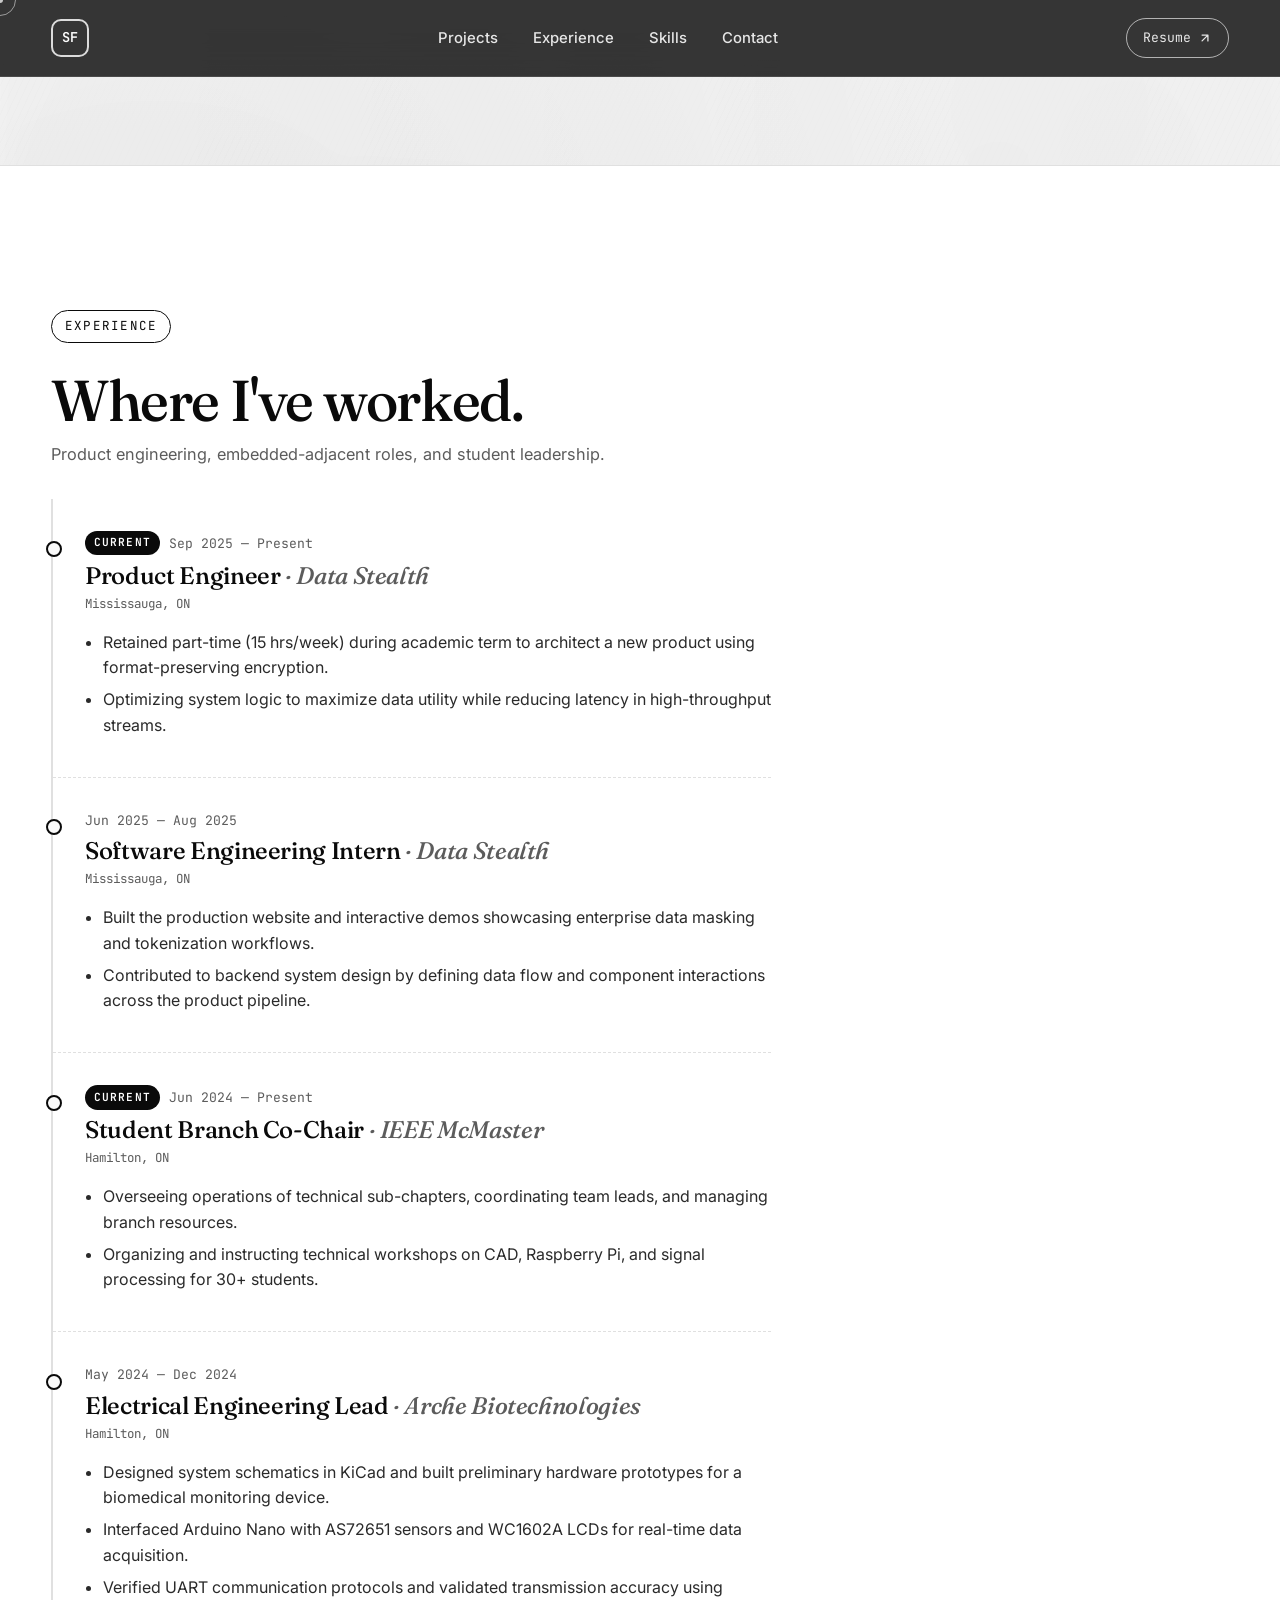
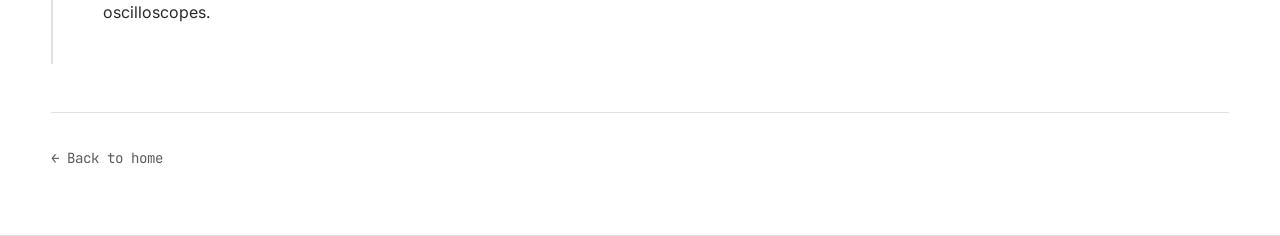
==== commit ef8e7b93: "removing the footer" ====
--- a/experience.html
+++ b/experience.html
@@ -103,13 +103,6 @@
     </section>
   </main>
 
-  <footer class="site-footer">
-    <div class="container footer-inner">
-      <span class="mono">Sina Forouzanfar</span>
-      <span class="mono">© <span id="year"></span></span>
-    </div>
-  </footer>
-
   <script src="script.js"></script>
 </body>
 </html>
--- a/styles.css
+++ b/styles.css
@@ -1374,24 +1374,6 @@
 }
 
 .socials a:hover { color: var(--coral); }
-
-/* ======================================
-   FOOTER
-====================================== */
-.site-footer {
-  padding: 1.6rem 0;
-  border-top: 1px solid var(--line);
-  font-family: 'JetBrains Mono', monospace;
-  font-size: 0.78rem;
-  color: var(--muted);
-}
-
-.footer-inner {
-  display: flex;
-  justify-content: space-between;
-  flex-wrap: wrap;
-  gap: 0.5rem;
-}
 
 /* ======================================
    MODAL
@@ -1814,7 +1796,6 @@
   .btn { width: 100%; justify-content: center; }
   .hero-actions .btn { justify-content: center; text-align: center; }
   .stat { padding-left: 1rem; }
-  .footer-inner { justify-content: center; text-align: center; }
 }
 
 /* Reduced motion */
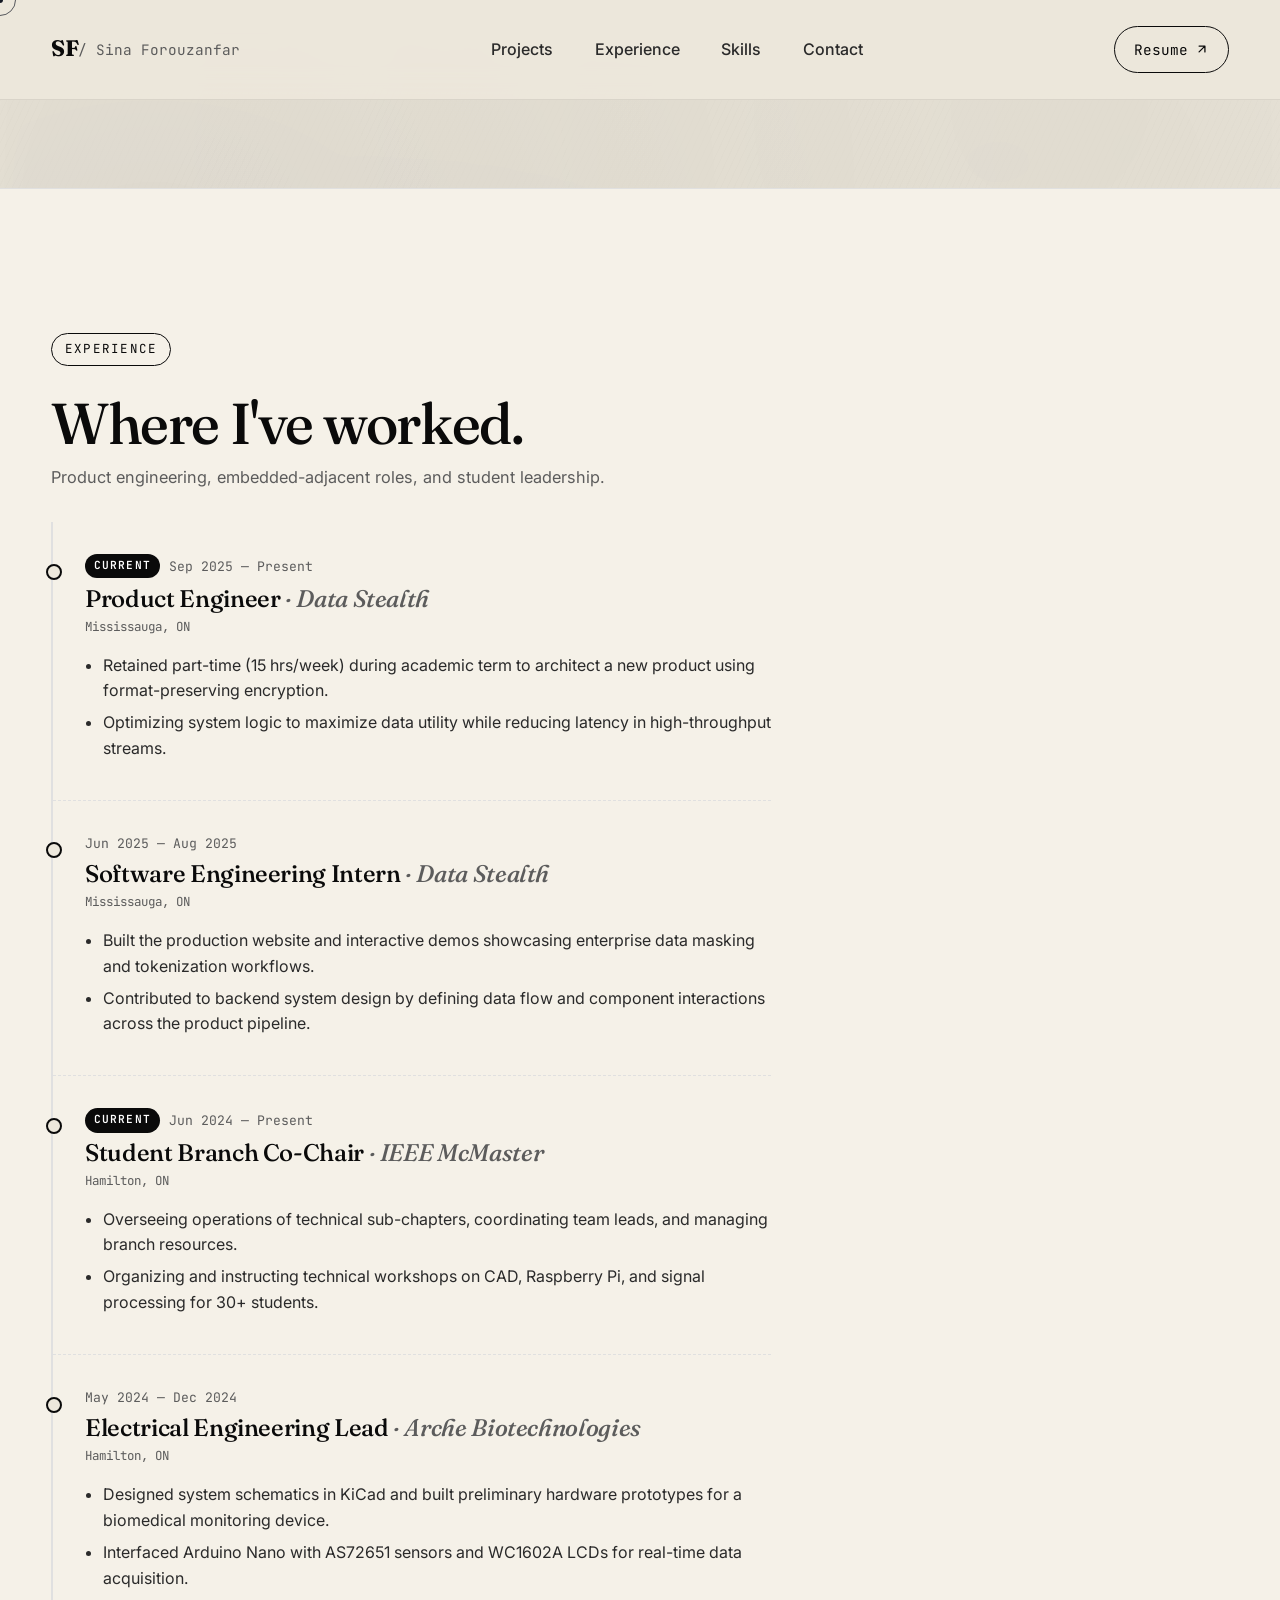
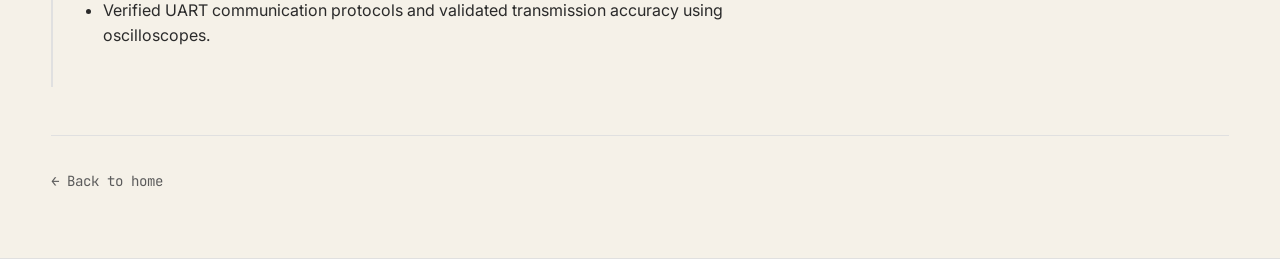
==== commit 0b63ef38: "updating the Hero section and adding an animation" ====
--- a/experience.html
+++ b/experience.html
@@ -17,7 +17,7 @@
   <header class="site-header">
     <div class="container nav">
       <a class="brand" href="index.html#top">
-        <span class="brand-mark">SF</span>
+        <span class="brand-sf">SF</span><span class="brand-name"> / Sina Forouzanfar</span>
       </a>
       <nav aria-label="Primary">
         <ul class="nav-links">
--- a/styles.css
+++ b/styles.css
@@ -1,8 +1,8 @@
 :root {
   /* Monochrome — white, black, gray */
-  --bg: #FAFAFA;
-  --bg-soft: #F0F0F0;
-  --paper: #FFFFFF;
+  --bg: #EDE8DC;
+  --bg-soft: #E4DECE;
+  --paper: #F5F1E8;
   --ink: #0A0A0A;
   --ink-soft: #2A2A2A;
   --muted: #5C5C5C;
@@ -36,6 +36,7 @@
 html, body {
   margin: 0;
   padding: 0;
+  overflow-x: hidden;
   background: var(--bg);
   color: var(--ink);
   font-family: 'Inter', system-ui, -apple-system, Segoe UI, Roboto, sans-serif;
@@ -202,24 +203,24 @@
   position: sticky;
   top: 0;
   z-index: 100;
-  background: rgba(17, 17, 17, 0.84);
+  background: rgba(237, 232, 220, 0.92);
   backdrop-filter: blur(14px);
   -webkit-backdrop-filter: blur(14px);
-  border-bottom: 1px solid rgba(255, 255, 255, 0.10);
+  border-bottom: 1px solid rgba(0, 0, 0, 0.08);
   transition: border-color 0.25s var(--ease), background 0.25s var(--ease), box-shadow 0.25s var(--ease);
 }
 
 .site-header.scrolled {
-  background: rgba(17, 17, 17, 0.92);
-  border-bottom-color: rgba(255, 255, 255, 0.12);
-  box-shadow: 0 12px 34px -22px rgba(0, 0, 0, 0.32);
+  background: rgba(237, 232, 220, 0.97);
+  border-bottom-color: rgba(0, 0, 0, 0.10);
+  box-shadow: 0 8px 28px -16px rgba(0, 0, 0, 0.10);
 }
 
 .nav {
   display: flex;
   align-items: center;
   justify-content: space-between;
-  padding: 1.1rem 0;
+  padding: 1.6rem 0;
   gap: 1rem;
 }
 
@@ -229,40 +230,41 @@
   text-decoration: none;
 }
 
-.brand-mark {
-  display: grid;
-  place-items: center;
-  width: 38px; height: 38px;
-  background: transparent;
-  color: #fff;
-  border: 2px solid rgba(255, 255, 255, 0.82);
-  border-radius: 10px;
-  font-family: 'JetBrains Mono', monospace;
-  font-size: 0.85rem;
-  font-weight: 600;
-  letter-spacing: 0.05em;
-  transition: all 0.3s var(--ease);
-}
-
-.brand:hover .brand-mark {
-  background: #fff;
-  color: #000;
-  transform: rotate(-4deg);
-  box-shadow: 0 4px 14px -6px rgba(0, 0, 0, 0.2);
+.brand-sf {
+  font-family: 'Fraunces', serif;
+  font-weight: 700;
+  font-size: 1.4rem;
+  color: var(--ink);
+  letter-spacing: -0.02em;
+  transition: opacity 0.2s var(--ease);
+}
+
+.brand-name {
+  font-family: 'JetBrains Mono', monospace;
+  font-size: 0.9rem;
+  color: var(--muted);
+  font-weight: 400;
+  letter-spacing: 0;
+  transition: opacity 0.2s var(--ease);
+}
+
+.brand:hover .brand-sf,
+.brand:hover .brand-name {
+  opacity: 0.65;
 }
 
 .nav-links {
   display: flex;
-  gap: 2.2rem;
+  gap: 2.6rem;
   list-style: none;
   margin: 0;
   padding: 0;
 }
 
 .nav-links a {
-  color: rgba(255, 255, 255, 0.88);
+  color: var(--ink-soft);
   text-decoration: none;
-  font-size: 0.93rem;
+  font-size: 1rem;
   font-weight: 500;
   position: relative;
   transition: color 0.2s var(--ease);
@@ -275,11 +277,11 @@
   bottom: -6px;
   width: 0;
   height: 2px;
-  background: rgba(255, 255, 255, 0.88);
+  background: var(--ink);
   transition: width 0.3s var(--ease);
 }
 
-.nav-links a:hover { color: #fff; }
+.nav-links a:hover { color: var(--ink); }
 .nav-links a:hover::after { width: 100%; }
 
 .btn-resume {
@@ -287,22 +289,22 @@
   align-items: center;
   gap: 0.4rem;
   font-family: 'JetBrains Mono', monospace;
-  font-size: 0.82rem;
-  color: rgba(255, 255, 255, 0.88);
-  border: 1.5px solid rgba(255, 255, 255, 0.62);
+  font-size: 0.9rem;
+  color: var(--ink);
+  border: 1.5px solid var(--ink);
   border-radius: 999px;
-  padding: 0.55rem 1rem;
+  padding: 0.7rem 1.2rem;
   text-decoration: none;
   background: transparent;
   transition: all 0.25s var(--ease);
 }
 
 .btn-resume:hover {
-  background: #fff;
-  color: #000;
-  border-color: #fff;
+  background: var(--ink);
+  color: var(--bg);
+  border-color: var(--ink);
   transform: translateY(-2px);
-  box-shadow: 0 6px 18px -8px rgba(0, 0, 0, 0.2);
+  box-shadow: 0 6px 18px -8px rgba(0, 0, 0, 0.15);
 }
 
 /* ======================================
@@ -366,26 +368,30 @@
 
 .hero-grid {
   display: grid;
-  grid-template-columns: minmax(0, 1.15fr) minmax(0, 0.85fr);
-  align-items: center;
-  column-gap: clamp(2rem, 5vw, 4.5rem);
-  row-gap: 2.5rem;
+  grid-template-columns: minmax(0, 1fr) minmax(0, 360px);
+  grid-template-areas:
+    "title    portrait"
+    "text     portrait";
+  column-gap: clamp(2rem, 5vw, 4rem);
+  row-gap: 0;
+  align-items: start;
   max-width: min(72rem, 92%);
   width: 100%;
   margin: 0 auto;
 }
 
 .hero-text {
+  grid-area: text;
   min-width: 0;
-  max-width: 44rem;
   padding-top: 0;
 }
 
 .hero-portrait {
+  grid-area: portrait;
   min-width: 0;
   display: flex;
-  justify-content: center;
-  align-items: center;
+  justify-content: flex-end;
+  align-items: flex-start;
   padding-top: 0;
 }
 
@@ -425,18 +431,23 @@
 }
 
 .hero-title {
+  grid-area: title;
   font-family: 'Fraunces', serif;
   font-weight: 500;
-  letter-spacing: -0.03em;
-  margin: 0 0 1.2rem;
+  font-size: clamp(3.5rem, 8vw, 6.5rem);
+  letter-spacing: -0.04em;
+  line-height: 1.02;
+  margin: 0 0 1.6rem;
+  padding-bottom: 1.6rem;
+  border-bottom: 1.5px solid var(--line);
   color: var(--ink);
 }
 
 .hero-tagline {
   font-family: 'Fraunces', serif;
   font-weight: 500;
-  font-size: clamp(1.35rem, 2.55vw, 1.85rem);
-  line-height: 1.32;
+  font-size: clamp(1.55rem, 2.9vw, 2.05rem);
+  line-height: 1.38;
   letter-spacing: -0.02em;
   color: var(--ink-soft);
   margin: 0 0 1.5rem;
@@ -499,12 +510,12 @@
 
 .hero-actions {
   display: flex;
-  flex-direction: column;
-  align-items: stretch;
+  flex-direction: row;
+  flex-wrap: wrap;
+  align-items: center;
   gap: 0.75rem;
-  margin-top: 0;
-  width: 100%;
-  max-width: 28rem;
+  margin-top: 1.75rem;
+  width: auto;
 }
 
 .hero-actions-row {
@@ -517,7 +528,7 @@
 }
 
 .hero-btn-contact {
-  width: 100%;
+  width: auto;
 }
 
 .hero-actions .btn {
@@ -732,6 +743,115 @@
   backdrop-filter: blur(8px);
   -webkit-backdrop-filter: blur(8px);
   z-index: 2;
+}
+
+/* ======================================
+   ROBOTIC ARM ENTRY ANIMATION
+====================================== */
+.robo-stage {
+  position: relative;
+  width: 100%;
+  max-width: min(360px, 100%);
+  margin: 0;
+}
+
+.robo-arm {
+  position: absolute;
+  top: 50%;
+  left: 100%;
+  margin-left: -35px;
+  width: 560px;
+  height: auto;
+  z-index: 3;
+  pointer-events: none;
+  transform: translate(70vw, -50%);
+  animation: roboArmSequence 5s cubic-bezier(0.55, 0.05, 0.3, 0.98) 0.5s both;
+  will-change: transform;
+  filter: drop-shadow(0 8px 16px rgba(0, 0, 0, 0.22));
+}
+
+.hero-portrait .portrait-frame {
+  animation: photoArrival 5s cubic-bezier(0.55, 0.05, 0.3, 0.98) 0.5s both;
+  will-change: transform, opacity;
+}
+
+@keyframes roboArmSequence {
+  0%   { transform: translate(55vw, calc(-50% - 22vh)) rotate(-10deg); }
+  45%  { transform: translate(0, -50%) rotate(0deg); }
+  62%  { transform: translate(0, -50%) rotate(0deg); }
+  100% { transform: translate(50vw, calc(-50% - 16vh)) rotate(8deg); }
+}
+
+@keyframes photoArrival {
+  0%   { transform: translate(55vw, -22vh) rotate(-12deg); opacity: 0; }
+  8%   { opacity: 0; }
+  20%  { opacity: 1; }
+  45%  { transform: translate(0, 0) rotate(0deg); opacity: 1; }
+  100% { transform: translate(0, 0) rotate(0deg); opacity: 1; }
+}
+
+.joint-shoulder {
+  transform-origin: 654px 155px;
+  transform-box: view-box;
+  animation: jointShoulder 5s cubic-bezier(0.55, 0.05, 0.3, 0.98) 0.5s both;
+}
+
+.joint-elbow {
+  transform-origin: 412px 155px;
+  transform-box: view-box;
+  animation: jointElbow 5s cubic-bezier(0.55, 0.05, 0.3, 0.98) 0.5s both;
+}
+
+.joint-wrist {
+  transform-origin: 226px 155px;
+  transform-box: view-box;
+  animation: jointWrist 5s cubic-bezier(0.55, 0.05, 0.3, 0.98) 0.5s both;
+}
+
+@keyframes jointShoulder {
+  0%   { transform: rotate(8deg); }
+  35%  { transform: rotate(-3deg); }
+  45%  { transform: rotate(0deg); }
+  62%  { transform: rotate(0deg); }
+  100% { transform: rotate(-12deg); }
+}
+
+@keyframes jointElbow {
+  0%   { transform: rotate(-18deg); }
+  35%  { transform: rotate(5deg); }
+  45%  { transform: rotate(0deg); }
+  62%  { transform: rotate(0deg); }
+  100% { transform: rotate(20deg); }
+}
+
+@keyframes jointWrist {
+  0%   { transform: rotate(15deg); }
+  45%  { transform: rotate(0deg); }
+  100% { transform: rotate(0deg); }
+}
+
+.gripper-finger-top {
+  transform-origin: 100% 50%;
+  transform-box: fill-box;
+  animation: gripperReleaseTop 5s cubic-bezier(0.55, 0.05, 0.3, 0.98) 0.5s both;
+}
+
+.gripper-finger-bottom {
+  transform-origin: 100% 50%;
+  transform-box: fill-box;
+  animation: gripperReleaseBottom 5s cubic-bezier(0.55, 0.05, 0.3, 0.98) 0.5s both;
+}
+
+@keyframes gripperReleaseTop {
+  0%, 48% { transform: rotate(0deg); }
+  58%     { transform: rotate(42deg); }
+  100%    { transform: rotate(42deg); }
+}
+
+@keyframes gripperReleaseBottom {
+  0%, 48% { transform: rotate(0deg); }
+  58%     { transform: rotate(-42deg); }
+  100%    { transform: rotate(-42deg); }
 }
 
 .big-headline {
@@ -1336,44 +1456,119 @@
 }
 
 /* ======================================
-   CONTACT
+   CONTACT END — compact, left-aligned, high contrast
 ====================================== */
-.contact { text-align: center; padding: 10rem 0 8rem; }
-.contact-inner { max-width: 760px; margin: 0 auto; }
-
-.contact-title {
+.contact-end {
+  margin-top: 2.5rem;
+  padding: 1.65rem 0 1.75rem;
+  background: var(--ink);
+  color: var(--paper);
+  border-top: 1px solid rgba(255, 255, 255, 0.12);
+  scroll-margin-top: 80px;
+}
+
+.contact-end-inner {
+  text-align: left;
+  display: flex;
+  flex-direction: column;
+  align-items: flex-start;
+  gap: 0;
+  max-width: var(--container);
+}
+
+.contact-end-head {
+  margin-bottom: 1.125rem;
+}
+
+.contact-end-title {
   font-family: 'Fraunces', serif;
   font-weight: 500;
-  font-size: clamp(2.6rem, 7vw, 5.5rem);
-  letter-spacing: -0.035em;
-  line-height: 1;
-  margin: 1rem 0 1.6rem;
-}
-
-.contact-title em { font-style: italic; color: var(--ink); }
-
-.contact-copy { color: var(--muted); font-size: 1.1rem; margin: 0 0 2.5rem; }
-
-.socials {
-  list-style: none;
-  padding: 0;
-  margin: 3rem 0 0;
-  display: flex;
-  justify-content: center;
-  gap: 2rem;
+  font-size: clamp(1.85rem, 3.8vw, 2.65rem);
+  letter-spacing: -0.03em;
+  line-height: 1.08;
+  color: var(--paper);
+  margin: 0;
+}
+
+.contact-end-title em {
+  font-style: italic;
+  font-weight: 500;
+  color: rgba(255, 255, 255, 0.88);
+}
+
+.contact-end-rule {
+  display: block;
+  width: 4.25rem;
+  height: 2px;
+  margin: 0.55rem 0 0;
+  background: rgba(255, 255, 255, 0.42);
+  border-radius: 1px;
+}
+
+.contact-end-links {
+  display: flex;
   flex-wrap: wrap;
-}
-
-.socials a {
-  color: var(--ink);
+  align-items: center;
+  column-gap: 1.15rem;
+  row-gap: 0.5rem;
+  font-family: 'Inter', system-ui, sans-serif;
+  font-size: clamp(0.98rem, 1.65vw, 1.125rem);
+  font-weight: 500;
+  letter-spacing: -0.01em;
+  line-height: 1.45;
+  max-width: 100%;
+}
+
+.contact-end-link {
+  display: inline-flex;
+  align-items: center;
+  gap: 0.4rem;
+  color: rgba(255, 255, 255, 0.88);
   text-decoration: none;
-  font-family: 'JetBrains Mono', monospace;
-  font-size: 0.9rem;
-  position: relative;
-  transition: color 0.25s var(--ease);
-}
-
-.socials a:hover { color: var(--coral); }
+  white-space: nowrap;
+  padding: 0.2rem 0;
+  border-bottom: 1px solid transparent;
+  transition: color 0.2s var(--ease), border-color 0.2s var(--ease);
+}
+
+.contact-end-link:hover,
+.contact-end-link:focus-visible {
+  color: var(--paper);
+  border-bottom-color: rgba(255, 255, 255, 0.45);
+}
+
+.contact-end-icon {
+  flex: none;
+  opacity: 0.8;
+}
+
+.contact-end-sep {
+  color: rgba(255, 255, 255, 0.28);
+  user-select: none;
+  flex: none;
+  font-weight: 400;
+  padding: 0 0.05rem;
+  transform: translateY(-1px);
+}
+
+@media (max-width: 600px) {
+  .contact-end {
+    margin-top: 1.75rem;
+    padding: 1.45rem 0 1.5rem;
+  }
+  .contact-end-head {
+    margin-bottom: 0.95rem;
+  }
+  .contact-end-links {
+    column-gap: 0.85rem;
+    row-gap: 0.45rem;
+    font-size: 0.95rem;
+  }
+  .contact-end-links .contact-end-link:first-child {
+    white-space: normal;
+    overflow-wrap: anywhere;
+  }
+}
 
 /* ======================================
    MODAL
@@ -1735,10 +1930,17 @@
   .nav-links { display: none; }
   .hero-grid {
     grid-template-columns: 1fr;
-    gap: 2.25rem;
+    grid-template-areas:
+      "portrait"
+      "title"
+      "text";
+    gap: 1.5rem;
     max-width: min(var(--container), 92%);
-    align-items: center;
-    text-align: left;
+  }
+  .hero-title {
+    font-size: clamp(3rem, 13vw, 5.5rem);
+    padding-bottom: 1.5rem;
+    margin-bottom: 1.5rem;
   }
   .hero-text {
     width: 100%;
@@ -1747,12 +1949,15 @@
   }
   .hero-portrait {
     width: 100%;
-    order: -1;
+    justify-content: center;
     padding-top: 0;
   }
   .hero-portrait .portrait-frame {
-    max-width: min(260px, 70vw);
+    max-width: min(280px, 70vw);
     margin: 0 auto;
+  }
+  .hero-actions {
+    flex-wrap: wrap;
   }
   .hero { min-height: auto; padding: 2rem 0 3.5rem; }
   .about-split { grid-template-columns: 1fr; gap: 2rem; }
@@ -1778,23 +1983,15 @@
 
 @media (max-width: 520px) {
   .hero-actions {
-    width: 100%;
-    max-width: 100%;
-  }
-  .hero-actions-row {
     flex-direction: column;
     align-items: stretch;
-  }
-  .hero-actions-row .hero-btn-dark,
-  .hero-actions-row .hero-btn-light {
-    flex: none;
     width: 100%;
   }
-  .hero-btn-contact {
+  .hero-actions .btn {
     width: 100%;
+    justify-content: center;
+    text-align: center;
   }
-  .btn { width: 100%; justify-content: center; }
-  .hero-actions .btn { justify-content: center; text-align: center; }
   .stat { padding-left: 1rem; }
 }
 
@@ -1812,6 +2009,8 @@
     transform: none;
   }
   body::after { animation: none !important; }
+  .robo-arm { display: none; }
+  .hero-portrait .portrait-frame { animation: none !important; }
   .modal-art--gallery .modal-gallery {
     overflow-x: auto;
     overflow-y: hidden;
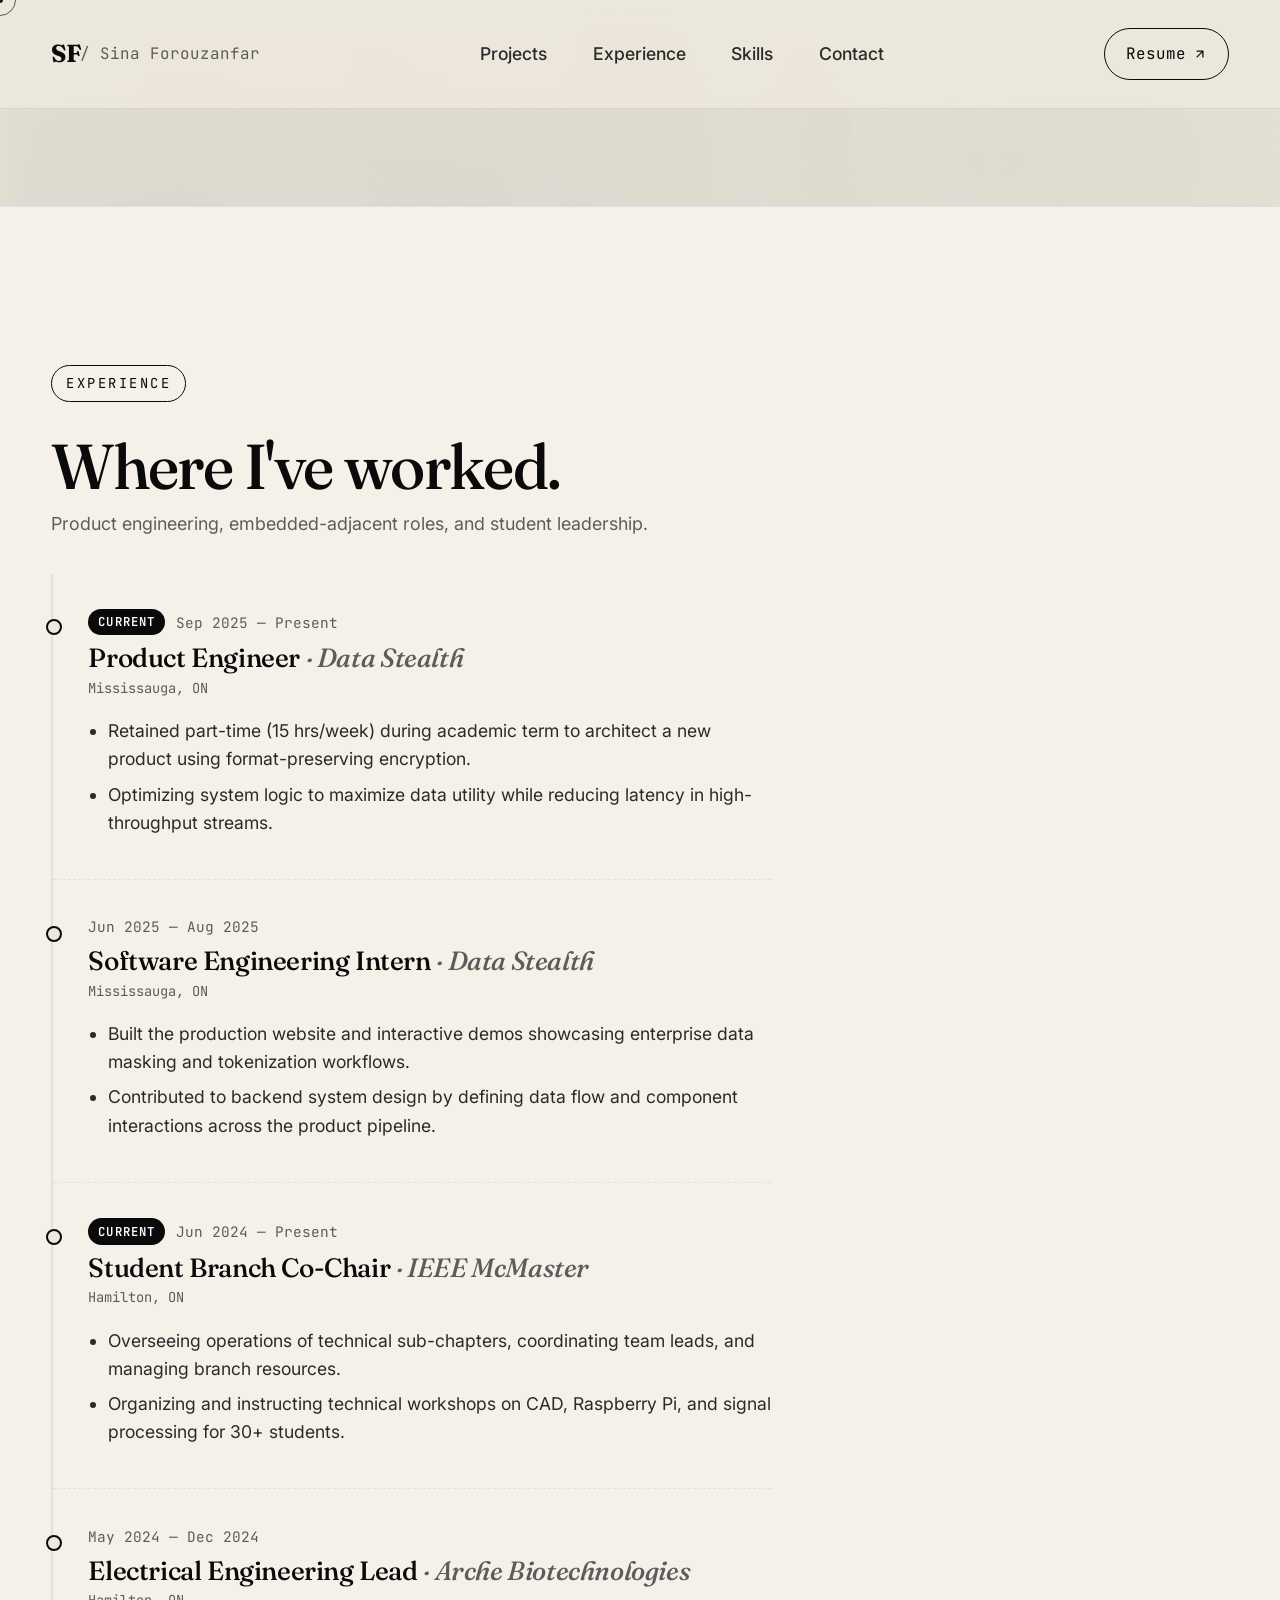
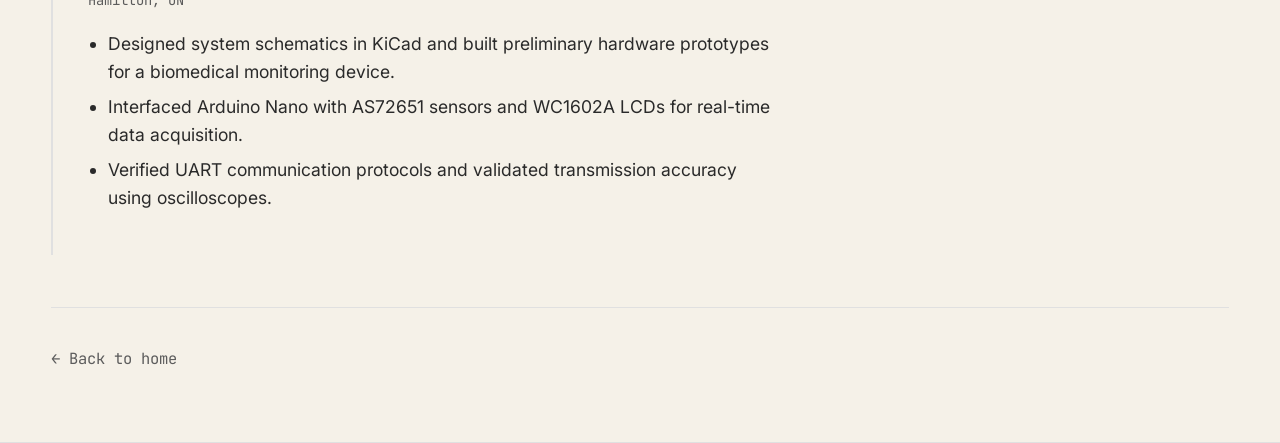
==== commit c849d93c: "add hamburger menu for mobile navigation" ====
--- a/experience.html
+++ b/experience.html
@@ -31,6 +31,9 @@
         Resume
         <svg width="14" height="14" viewBox="0 0 24 24" fill="none" stroke="currentColor" stroke-width="2.2" stroke-linecap="round" stroke-linejoin="round"><path d="M7 17L17 7M7 7h10v10"/></svg>
       </a>
+      <button class="nav-hamburger" id="navHamburger" aria-label="Toggle menu" aria-expanded="false">
+        <span></span><span></span><span></span>
+      </button>
     </div>
   </header>
 
--- a/styles.css
+++ b/styles.css
@@ -40,7 +40,7 @@
   background: var(--bg);
   color: var(--ink);
   font-family: 'Inter', system-ui, -apple-system, Segoe UI, Roboto, sans-serif;
-  font-size: 16px;
+  font-size: 17.6px;
   line-height: 1.6;
   -webkit-font-smoothing: antialiased;
   text-rendering: optimizeLegibility;
@@ -152,6 +152,23 @@
 .section {
   padding: 9rem 0 4rem;
   scroll-margin-top: 80px;
+}
+
+#skills {
+  padding-top: 3.5rem;
+  padding-bottom: 5rem;
+}
+
+.section-divider {
+  padding: 0;
+}
+
+.section-divider-line {
+  display: block;
+  width: 100%;
+  height: 1px;
+  background: var(--ink);
+  opacity: 0.15;
 }
 
 .section-eyebrow {
@@ -368,11 +385,11 @@
 
 .hero-grid {
   display: grid;
-  grid-template-columns: minmax(0, 1fr) minmax(0, 360px);
+  grid-template-columns: minmax(0, 1fr) minmax(0, clamp(240px, 28vw, 360px));
   grid-template-areas:
     "title    portrait"
     "text     portrait";
-  column-gap: clamp(2rem, 5vw, 4rem);
+  column-gap: clamp(1.5rem, 4vw, 4rem);
   row-gap: 0;
   align-items: start;
   max-width: min(72rem, 92%);
@@ -1230,7 +1247,7 @@
 }
 
 .work-body {
-  padding: 2.4rem 2.2rem 2.2rem;
+  padding: 1.9rem 1.9rem 1.8rem;
   display: flex;
   flex-direction: column;
   justify-content: center;
@@ -1252,17 +1269,17 @@
 .work-card h3 {
   font-family: 'Fraunces', serif;
   font-weight: 500;
-  font-size: clamp(1.7rem, 3vw, 2.2rem);
+  font-size: clamp(1.4rem, 2.4vw, 1.8rem);
   letter-spacing: -0.02em;
-  margin: 0 0 0.7rem;
+  margin: 0 0 0.6rem;
   line-height: 1.1;
   color: var(--ink);
 }
 
 .work-card .work-summary {
   color: var(--muted);
-  margin: 0 0 1.4rem;
-  font-size: 1rem;
+  margin: 0 0 1.1rem;
+  font-size: 0.95rem;
   line-height: 1.55;
 }
 
@@ -1400,174 +1417,209 @@
 ====================================== */
 .skills-grid {
   display: grid;
-  grid-template-columns: repeat(3, 1fr);
-  gap: 1.4rem;
-  margin-top: 2rem;
-}
-
-.skill-cat {
-  padding: 2rem 1.8rem;
+  grid-template-columns: repeat(auto-fit, minmax(min(100%, 200px), 1fr));
+  gap: 1.25rem;
+  margin-top: 2.5rem;
+}
+
+.skill-card {
+  position: relative;
+  padding: 2rem 1.8rem 1.8rem;
   background: var(--paper);
   border: 1px solid var(--line);
-  border-radius: var(--radius);
-  transition: all 0.3s var(--ease);
-}
-
-.skill-cat:hover {
+  border-radius: 14px;
+  transition: transform 0.35s var(--ease), border-color 0.35s var(--ease), box-shadow 0.35s var(--ease);
+  overflow: hidden;
+}
+
+.skill-card::before {
+  content: "";
+  position: absolute;
+  top: 0;
+  left: 0;
+  width: 100%;
+  height: 2px;
+  background: var(--ink);
+  transform: scaleX(0);
+  transform-origin: left;
+  transition: transform 0.4s var(--ease);
+}
+
+.skill-card:hover {
+  transform: translateY(-4px);
+  border-color: var(--ink);
+  box-shadow: 0 18px 40px -22px rgba(0, 0, 0, 0.15);
+}
+
+.skill-card:hover::before {
+  transform: scaleX(1);
+}
+
+.skill-card-head {
+  display: flex;
+  align-items: baseline;
+  gap: 0.75rem;
+  margin-bottom: 1.4rem;
+  padding-bottom: 1.1rem;
+  border-bottom: 1px solid var(--line);
+}
+
+.skill-card-num {
+  font-family: 'Fraunces', serif;
+  font-style: italic;
+  font-weight: 500;
+  font-size: 1.6rem;
+  letter-spacing: -0.03em;
+  line-height: 1;
+  color: var(--muted);
+  flex-shrink: 0;
+}
+
+.skill-card-title {
+  font-family: 'Fraunces', serif;
+  font-weight: 500;
+  font-size: 1.3rem;
+  letter-spacing: -0.015em;
+  margin: 0;
+  color: var(--ink);
+  line-height: 1.1;
+}
+
+.chips {
+  display: flex;
+  flex-wrap: wrap;
+  gap: 0.4rem;
+}
+
+.chips span {
+  font-family: 'JetBrains Mono', monospace;
+  font-size: 0.78rem;
+  letter-spacing: 0.02em;
+  color: var(--ink);
+  padding: 0.35rem 0.7rem;
+  border: 1px solid var(--line);
+  border-radius: 6px;
+  background: var(--bg);
+  cursor: default;
+  transition: all 0.18s var(--ease);
+}
+
+.chips span:hover {
   background: var(--ink);
   color: var(--bg);
   border-color: var(--ink);
-  transform: translateY(-4px);
-}
-
-.skill-cat:hover h3, .skill-cat:hover .skill-num { color: var(--bg); }
-.skill-cat:hover .chips span { background: transparent; border-color: var(--muted-2); color: var(--bg); }
-
-.skill-cat h3 {
-  font-family: 'Fraunces', serif;
-  font-weight: 500;
-  font-size: 1.25rem;
-  margin: 0 0 1.2rem;
-  display: flex;
-  align-items: baseline;
-  gap: 0.5rem;
-  transition: color 0.25s var(--ease);
-}
-
-.skill-num {
-  font-family: 'JetBrains Mono', monospace;
-  font-size: 0.78rem;
-  color: var(--muted);
-  font-weight: 500;
-  transition: color 0.25s var(--ease);
-}
-
-.chips { display: flex; flex-wrap: wrap; gap: 0.45rem; }
-
-.chips span {
-  background: var(--bg);
-  border: 1px solid var(--line);
-  color: var(--ink);
-  font-size: 0.82rem;
-  padding: 0.35rem 0.75rem;
-  border-radius: 8px;
-  font-family: 'JetBrains Mono', monospace;
-  transition: all 0.2s var(--ease);
+  transform: translateY(-1px);
 }
 
 /* ======================================
-   CONTACT END — compact, left-aligned, high contrast
+   CONTACT END — editorial
 ====================================== */
 .contact-end {
-  margin-top: 2.5rem;
-  padding: 1.65rem 0 1.75rem;
+  margin-top: 3rem;
+  padding: 5rem 0 4.5rem;
   background: var(--ink);
   color: var(--paper);
-  border-top: 1px solid rgba(255, 255, 255, 0.12);
   scroll-margin-top: 80px;
 }
 
 .contact-end-inner {
-  text-align: left;
   display: flex;
   flex-direction: column;
   align-items: flex-start;
-  gap: 0;
-  max-width: var(--container);
-}
-
-.contact-end-head {
-  margin-bottom: 1.125rem;
+}
+
+.contact-eyebrow {
+  font-family: 'Fraunces', serif;
+  font-size: clamp(2.4rem, 6vw, 4.8rem);
+  font-weight: 500;
+  font-style: italic;
+  letter-spacing: -0.03em;
+  color: var(--paper);
+  margin: 0 0 2.5rem;
 }
 
 .contact-end-title {
   font-family: 'Fraunces', serif;
   font-weight: 500;
-  font-size: clamp(1.85rem, 3.8vw, 2.65rem);
+  font-size: clamp(2.4rem, 6vw, 4.8rem);
   letter-spacing: -0.03em;
-  line-height: 1.08;
+  line-height: 1.04;
   color: var(--paper);
-  margin: 0;
+  margin: 0 0 1rem;
 }
 
 .contact-end-title em {
   font-style: italic;
+  color: rgba(245, 241, 232, 0.55);
+}
+
+.contact-tagline {
+  font-family: 'Fraunces', serif;
+  font-size: clamp(1.5rem, 3.5vw, 2.4rem);
   font-weight: 500;
-  color: rgba(255, 255, 255, 0.88);
-}
-
-.contact-end-rule {
-  display: block;
-  width: 4.25rem;
-  height: 2px;
-  margin: 0.55rem 0 0;
-  background: rgba(255, 255, 255, 0.42);
-  border-radius: 1px;
-}
-
-.contact-end-links {
-  display: flex;
-  flex-wrap: wrap;
+  font-style: italic;
+  letter-spacing: -0.02em;
+  color: rgba(245, 241, 232, 0.65);
+  margin: 0 0 3rem;
+  line-height: 1.3;
+}
+
+.contact-links-list {
+  width: 100%;
+  border-top: 1px solid rgba(245, 241, 232, 0.1);
+}
+
+.contact-link-row {
+  display: flex;
   align-items: center;
-  column-gap: 1.15rem;
-  row-gap: 0.5rem;
-  font-family: 'Inter', system-ui, sans-serif;
-  font-size: clamp(0.98rem, 1.65vw, 1.125rem);
+  gap: 2rem;
+  padding: 1.35rem 0;
+  border-bottom: 1px solid rgba(245, 241, 232, 0.1);
+  text-decoration: none;
+  color: var(--paper);
+  transition: padding-left 0.35s var(--ease);
+}
+
+.contact-link-row:hover {
+  padding-left: 1.25rem;
+}
+
+.contact-link-name {
+  font-family: 'Fraunces', serif;
+  font-size: clamp(1.3rem, 2.8vw, 2rem);
   font-weight: 500;
-  letter-spacing: -0.01em;
-  line-height: 1.45;
-  max-width: 100%;
-}
-
-.contact-end-link {
-  display: inline-flex;
-  align-items: center;
-  gap: 0.4rem;
-  color: rgba(255, 255, 255, 0.88);
-  text-decoration: none;
-  white-space: nowrap;
-  padding: 0.2rem 0;
-  border-bottom: 1px solid transparent;
-  transition: color 0.2s var(--ease), border-color 0.2s var(--ease);
-}
-
-.contact-end-link:hover,
-.contact-end-link:focus-visible {
-  color: var(--paper);
-  border-bottom-color: rgba(255, 255, 255, 0.45);
-}
-
-.contact-end-icon {
-  flex: none;
-  opacity: 0.8;
-}
-
-.contact-end-sep {
-  color: rgba(255, 255, 255, 0.28);
-  user-select: none;
-  flex: none;
-  font-weight: 400;
-  padding: 0 0.05rem;
-  transform: translateY(-1px);
+  letter-spacing: -0.02em;
+  flex-shrink: 0;
+  min-width: 140px;
+}
+
+.contact-link-handle {
+  font-family: 'JetBrains Mono', monospace;
+  font-size: 0.8rem;
+  color: rgba(245, 241, 232, 0.38);
+  flex: 1;
+  transition: color 0.25s ease;
+}
+
+.contact-link-row:hover .contact-link-handle {
+  color: rgba(245, 241, 232, 0.65);
+}
+
+.contact-link-arrow {
+  flex-shrink: 0;
+  color: rgba(245, 241, 232, 0.35);
+  transition: transform 0.3s var(--ease), color 0.25s ease;
+}
+
+.contact-link-row:hover .contact-link-arrow {
+  transform: translate(5px, -5px);
+  color: rgba(245, 241, 232, 0.9);
 }
 
 @media (max-width: 600px) {
-  .contact-end {
-    margin-top: 1.75rem;
-    padding: 1.45rem 0 1.5rem;
-  }
-  .contact-end-head {
-    margin-bottom: 0.95rem;
-  }
-  .contact-end-links {
-    column-gap: 0.85rem;
-    row-gap: 0.45rem;
-    font-size: 0.95rem;
-  }
-  .contact-end-links .contact-end-link:first-child {
-    white-space: normal;
-    overflow-wrap: anywhere;
-  }
+  .contact-end { padding: 3.5rem 0 3rem; }
+  .contact-link-handle { display: none; }
+  .contact-link-name { min-width: auto; }
 }
 
 /* ======================================
@@ -1924,10 +1976,124 @@
 }
 
 /* ======================================
+   HAMBURGER + MOBILE NAV
+====================================== */
+.nav-hamburger {
+  display: none;
+  flex-direction: column;
+  justify-content: center;
+  gap: 5.5px;
+  background: none;
+  border: none;
+  padding: 4px 2px;
+  cursor: pointer;
+  flex-shrink: 0;
+}
+
+.nav-hamburger span {
+  display: block;
+  width: 22px;
+  height: 1.5px;
+  background: var(--ink);
+  border-radius: 2px;
+  transform-origin: center;
+  transition: transform 0.38s var(--ease), opacity 0.25s var(--ease), width 0.25s var(--ease);
+}
+
+.nav-hamburger.is-open span:nth-child(1) { transform: translateY(7px) rotate(45deg); }
+.nav-hamburger.is-open span:nth-child(2) { opacity: 0; width: 0; }
+.nav-hamburger.is-open span:nth-child(3) { transform: translateY(-7px) rotate(-45deg); }
+
+.mobile-nav {
+  position: fixed;
+  inset: 0;
+  z-index: 99;
+  background: var(--ink);
+  display: flex;
+  flex-direction: column;
+  align-items: center;
+  justify-content: center;
+  gap: 2.5rem;
+  opacity: 0;
+  pointer-events: none;
+  transition: opacity 0.38s var(--ease);
+}
+
+.mobile-nav.is-open {
+  opacity: 1;
+  pointer-events: all;
+}
+
+.mobile-nav-links {
+  list-style: none;
+  margin: 0;
+  padding: 0;
+  display: flex;
+  flex-direction: column;
+  align-items: center;
+  gap: 1.6rem;
+  text-align: center;
+}
+
+.mobile-nav-links li { overflow: hidden; }
+
+.mobile-nav-links a {
+  display: block;
+  font-family: 'Fraunces', serif;
+  font-size: clamp(2rem, 10vw, 3.6rem);
+  font-weight: 500;
+  letter-spacing: -0.025em;
+  color: var(--paper);
+  text-decoration: none;
+  transform: translateY(110%);
+  opacity: 0;
+  transition: transform 0.5s var(--ease), opacity 0.4s var(--ease), color 0.2s ease;
+}
+
+.mobile-nav.is-open .mobile-nav-links a {
+  transform: translateY(0);
+  opacity: 1;
+}
+
+.mobile-nav.is-open .mobile-nav-links li:nth-child(1) a { transition-delay: 0.06s; }
+.mobile-nav.is-open .mobile-nav-links li:nth-child(2) a { transition-delay: 0.12s; }
+.mobile-nav.is-open .mobile-nav-links li:nth-child(3) a { transition-delay: 0.18s; }
+.mobile-nav.is-open .mobile-nav-links li:nth-child(4) a { transition-delay: 0.24s; }
+
+.mobile-nav-links a:hover { opacity: 0.5; }
+
+.mobile-nav-resume-link {
+  font-family: 'JetBrains Mono', monospace;
+  font-size: 0.85rem;
+  letter-spacing: 0.06em;
+  color: rgba(245, 241, 232, 0.38);
+  text-decoration: none;
+  border-bottom: 1px solid rgba(245, 241, 232, 0.18);
+  padding-bottom: 2px;
+  opacity: 0;
+  transform: translateY(8px);
+  transition: opacity 0.4s var(--ease) 0.28s, transform 0.4s var(--ease) 0.28s, color 0.2s ease;
+}
+
+.mobile-nav.is-open .mobile-nav-resume-link {
+  opacity: 1;
+  transform: translateY(0);
+}
+
+.mobile-nav-resume-link:hover { color: rgba(245, 241, 232, 0.75); }
+
+@keyframes heroPortraitMobile {
+  from { opacity: 0; transform: translateY(18px); }
+  to   { opacity: 1; transform: translateY(0); }
+}
+
+/* ======================================
    RESPONSIVE
 ====================================== */
 @media (max-width: 980px) {
   .nav-links { display: none; }
+  .nav-hamburger { display: flex; }
+  .btn-resume { display: none; }
   .hero-grid {
     grid-template-columns: 1fr;
     grid-template-areas:
@@ -1955,11 +2121,17 @@
   .hero-portrait .portrait-frame {
     max-width: min(280px, 70vw);
     margin: 0 auto;
+    animation-name: heroPortraitMobile;
+    animation-duration: 0.7s;
+    animation-timing-function: var(--ease);
+    animation-delay: 0.15s;
+    animation-fill-mode: both;
   }
   .hero-actions {
     flex-wrap: wrap;
   }
   .hero { min-height: auto; padding: 2rem 0 3.5rem; }
+  .robo-arm { display: none; }
   .about-split { grid-template-columns: 1fr; gap: 2rem; }
   .about-viz { order: 1; }
   .about-copy { order: 0; }
@@ -1969,7 +2141,6 @@
   .work-card, .work-card.flip { grid-template-columns: 1fr; }
   .work-card.flip .work-art { order: 0; }
   .work-art { min-height: 180px; aspect-ratio: 16 / 10; }
-  .skills-grid { grid-template-columns: 1fr; }
   .xp-grid { grid-template-columns: 1fr; gap: 1.5rem; }
   .xp-sticky { position: static; }
   .section { padding: 6rem 0 2rem; }
@@ -1993,6 +2164,11 @@
     text-align: center;
   }
   .stat { padding-left: 1rem; }
+  .section { padding: 4.5rem 0 1.75rem; }
+  #skills { padding-top: 2.5rem; padding-bottom: 3rem; }
+  .work-body { padding: 1.5rem 1.25rem; }
+  .work-art { min-height: 160px; }
+  .stats-grid { gap: 2rem 1rem; }
 }
 
 /* Reduced motion */
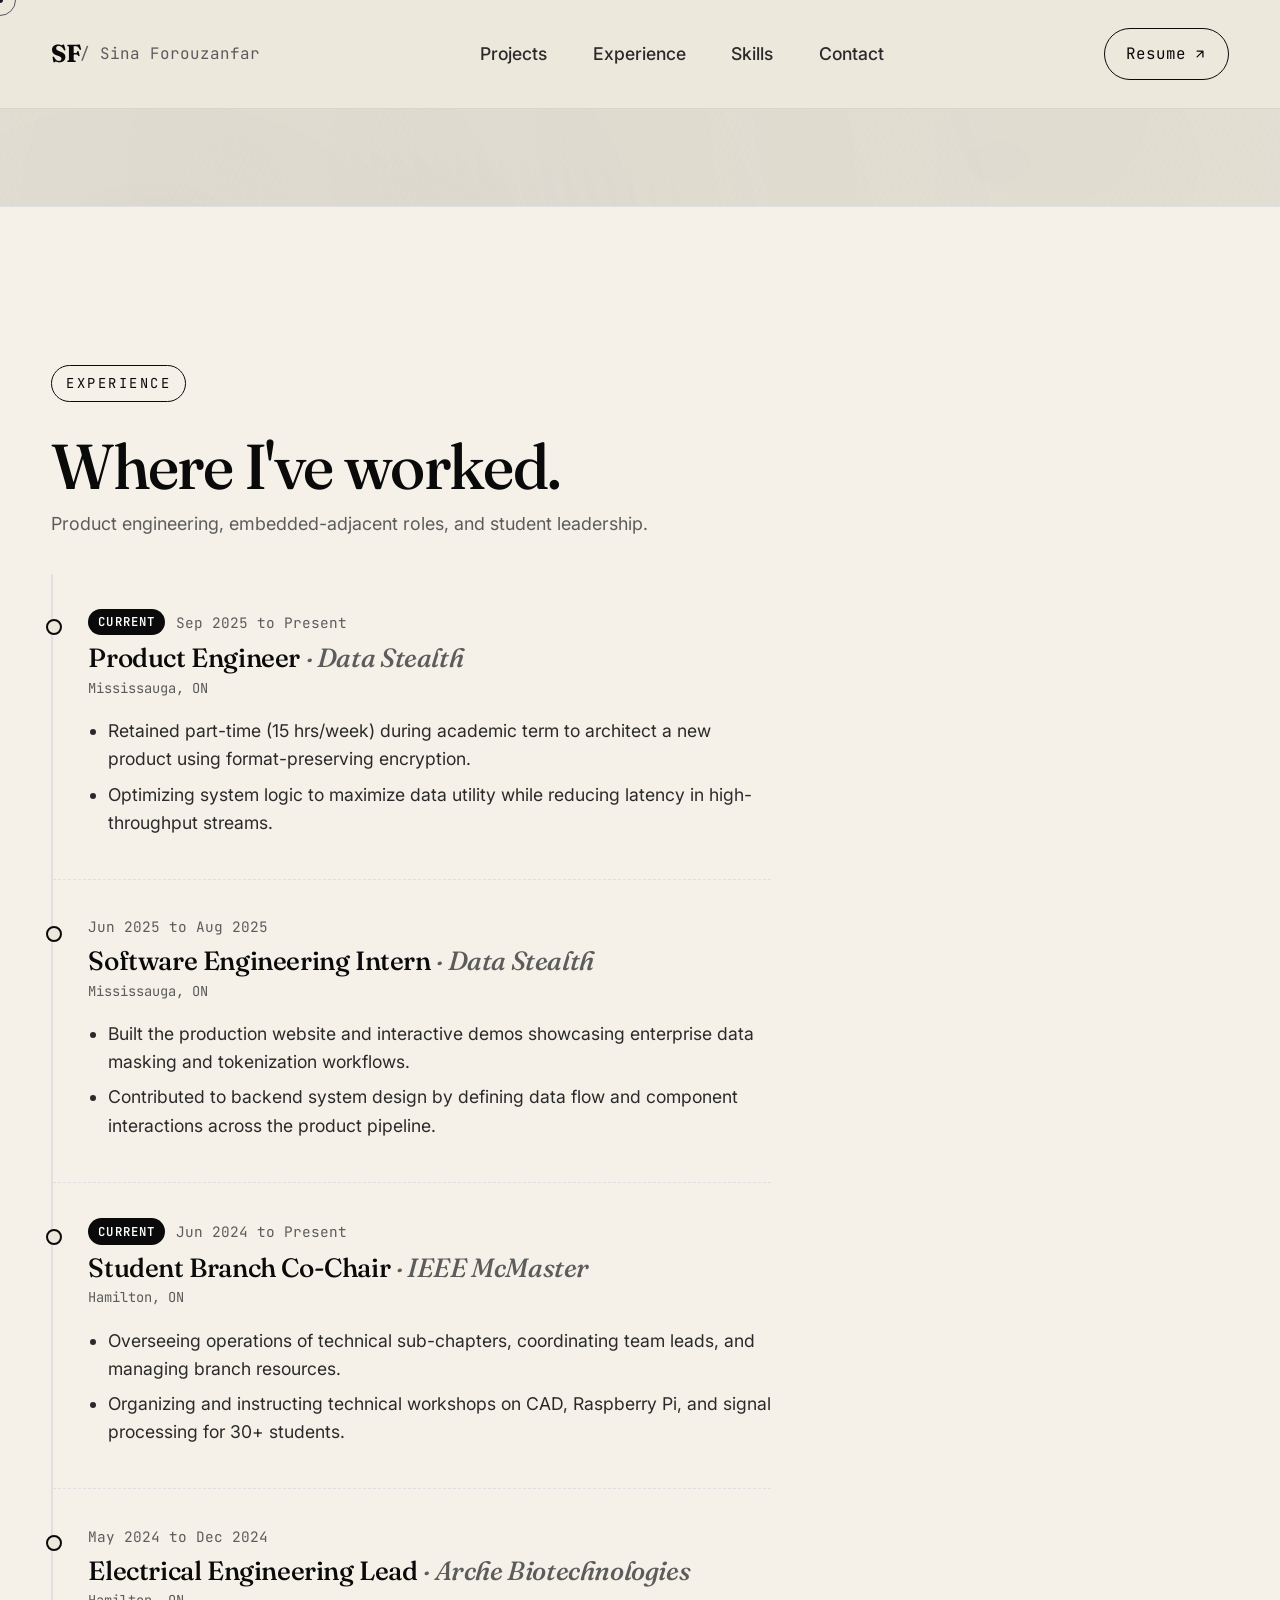
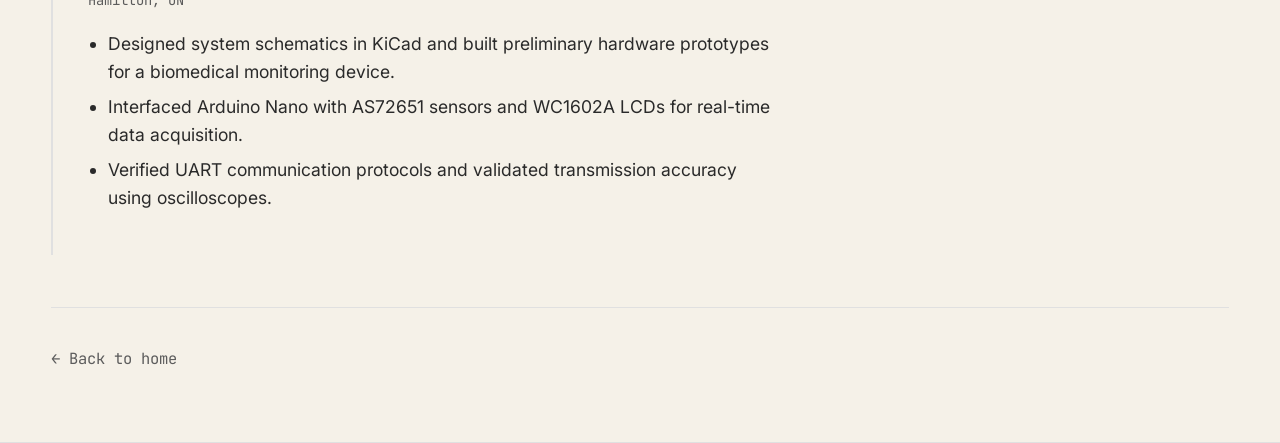
==== commit 7456e5ac: "dropping the dashes everywhere, using the better device photo and moving my role up the page" ====
--- a/experience.html
+++ b/experience.html
@@ -3,8 +3,9 @@
 <head>
   <meta charset="UTF-8">
   <meta name="viewport" content="width=device-width, initial-scale=1.0">
-  <title>Experience — Sina Forouzanfar</title>
-  <meta name="description" content="Work experience and roles — Sina Forouzanfar">
+  <title>Experience · Sina Forouzanfar</title>
+  <meta name="description" content="Work experience and roles · Sina Forouzanfar">
+  <link rel="icon" type="image/svg+xml" href="favicon.svg">
   <link rel="preconnect" href="https://fonts.googleapis.com">
   <link rel="preconnect" href="https://fonts.gstatic.com" crossorigin>
   <link href="https://fonts.googleapis.com/css2?family=Fraunces:ital,opsz,wght@0,9..144,400;0,9..144,500;0,9..144,600;0,9..144,700;1,9..144,400;1,9..144,500&family=Inter:wght@400;500;600;700;800&family=JetBrains+Mono:wght@400;500&display=swap" rel="stylesheet">
@@ -49,7 +50,7 @@
             <article class="xp-item">
               <div class="xp-head">
                 <span class="xp-tag now">Current</span>
-                <span class="xp-date">Sep 2025 — Present</span>
+                <span class="xp-date">Sep 2025 to Present</span>
               </div>
               <h2 class="xp-item-title">Product Engineer <span class="xp-co">· Data Stealth</span></h2>
               <p class="xp-loc">Mississauga, ON</p>
@@ -61,7 +62,7 @@
 
             <article class="xp-item">
               <div class="xp-head">
-                <span class="xp-date">Jun 2025 — Aug 2025</span>
+                <span class="xp-date">Jun 2025 to Aug 2025</span>
               </div>
               <h2 class="xp-item-title">Software Engineering Intern <span class="xp-co">· Data Stealth</span></h2>
               <p class="xp-loc">Mississauga, ON</p>
@@ -74,7 +75,7 @@
             <article class="xp-item">
               <div class="xp-head">
                 <span class="xp-tag now">Current</span>
-                <span class="xp-date">Jun 2024 — Present</span>
+                <span class="xp-date">Jun 2024 to Present</span>
               </div>
               <h2 class="xp-item-title">Student Branch Co-Chair <span class="xp-co">· IEEE McMaster</span></h2>
               <p class="xp-loc">Hamilton, ON</p>
@@ -86,7 +87,7 @@
 
             <article class="xp-item">
               <div class="xp-head">
-                <span class="xp-date">May 2024 — Dec 2024</span>
+                <span class="xp-date">May 2024 to Dec 2024</span>
               </div>
               <h2 class="xp-item-title">Electrical Engineering Lead <span class="xp-co">· Arche Biotechnologies</span></h2>
               <p class="xp-loc">Hamilton, ON</p>
--- a/styles.css
+++ b/styles.css
@@ -36,7 +36,11 @@
 html, body {
   margin: 0;
   padding: 0;
-  overflow-x: hidden;
+  /* `clip`, not `hidden`: hidden computes overflow-y to `auto`, which turns these
+     into scroll containers and silently breaks every position:sticky on the page
+     (the header and .xp-sticky were scrolling away). `clip` stops the sideways
+     overflow from the hero arm without creating a scrollport. */
+  overflow-x: clip;
   background: var(--bg);
   color: var(--ink);
   font-family: 'Inter', system-ui, -apple-system, Segoe UI, Roboto, sans-serif;
@@ -48,7 +52,7 @@
 
 body {
   position: relative;
-  overflow-x: hidden;
+  overflow-x: clip;
   min-height: 100vh;
   isolation: isolate;
   background-image:
@@ -92,11 +96,15 @@
     radial-gradient(1100px 720px at 78% 18%, rgba(0, 0, 0, 0.12), transparent 60%),
     radial-gradient(900px 640px at 62% 76%, rgba(0, 0, 0, 0.10), transparent 62%),
     radial-gradient(700px 520px at 28% 78%, rgba(0, 0, 0, 0.08), transparent 64%);
-  filter: blur(10px);
   transform: translate3d(0, 0, 0);
+  will-change: transform;
   animation: inkWashDrift 18s var(--ease) infinite alternate;
   mix-blend-mode: multiply;
 }
+/* No blur here on purpose: these gradients have 700-1400px radii, so a 10px
+   blur was invisible, but `will-change: filter` stopped the browser caching the
+   blurred result — it re-ran a full-viewport gaussian every frame, forever, on
+   every page, and anything blending over it (the cursor) paid for it too. */
 
 @keyframes inkWashDrift {
   0%   { transform: translate3d(-1.5%, -1%, 0) scale(1.02) rotate(-0.6deg); }
@@ -107,32 +115,47 @@
 /* keep content above the wash */
 body > * { position: relative; z-index: 1; }
 
-/* Custom cursor */
+/* Custom cursor
+   Position is written by the rAF loop in script.js as a bare translate3d, so
+   neither of these may carry a transition on `transform` — a transition here gets
+   restarted on every frame and the cursor ends up trailing the real pointer.
+   Centring is done with negative margins so the JS transform stays position-only,
+   and the hover scale lives on .cursor-ring-shape so it can ease without
+   fighting the transform the loop is writing. */
 .cursor-dot, .cursor-ring {
   position: fixed;
   top: 0; left: 0;
   pointer-events: none;
   z-index: 9999;
-  transform: translate(-50%, -50%);
   mix-blend-mode: difference;
 }
 
 .cursor-dot {
   width: 6px; height: 6px;
+  margin: -3px 0 0 -3px;
   background: #fff;
   border-radius: 50%;
-  transition: transform 0.12s var(--ease);
 }
 
 .cursor-ring {
   width: 32px; height: 32px;
+  margin: -16px 0 0 -16px;
+  opacity: 0.7;
+  transition: opacity 0.2s var(--ease);
+}
+
+.cursor-ring-shape {
+  display: block;
+  width: 100%; height: 100%;
   border: 1.5px solid #fff;
   border-radius: 50%;
-  transition: transform 0.25s var(--ease), opacity 0.2s var(--ease);
-  opacity: 0.7;
-}
-
-.cursor-ring.hover { transform: translate(-50%, -50%) scale(1.6); opacity: 1; }
+  transition: transform 0.25s var(--ease);
+}
+
+.cursor-ring.hover { opacity: 1; }
+.cursor-ring.hover .cursor-ring-shape { transform: scale(1.6); }
+
+a, button, .work-card, .work-filter { touch-action: manipulation; }
 
 @media (max-width: 900px) {
   .cursor-dot, .cursor-ring { display: none; }
@@ -153,6 +176,12 @@
   padding: 9rem 0 4rem;
   scroll-margin-top: 80px;
 }
+
+/* Project detail page has no eyebrow/title block at the top, so it doesn't need the
+   large top padding that's normally there to balance one. */
+body[data-projects-page="detail"] .section { padding-top: 2.5rem; }
+
+.project-back-link-wrap { margin: 0 0 2rem; }
 
 #skills {
   padding-top: 3.5rem;
@@ -220,15 +249,16 @@
   position: sticky;
   top: 0;
   z-index: 100;
-  background: rgba(237, 232, 220, 0.92);
-  backdrop-filter: blur(14px);
-  -webkit-backdrop-filter: blur(14px);
+  /* Opaque, and no backdrop-filter. Now that sticky actually works the bar sits
+     over scrolling content, so a 14px blur here would be re-rendered on every
+     scroll frame for the whole page — and leaving it merely translucent without
+     the blur just ghosts the headings underneath through it. */
+  background: var(--bg);
   border-bottom: 1px solid rgba(0, 0, 0, 0.08);
-  transition: border-color 0.25s var(--ease), background 0.25s var(--ease), box-shadow 0.25s var(--ease);
+  transition: border-color 0.25s var(--ease), box-shadow 0.25s var(--ease);
 }
 
 .site-header.scrolled {
-  background: rgba(237, 232, 220, 0.97);
   border-bottom-color: rgba(0, 0, 0, 0.10);
   box-shadow: 0 8px 28px -16px rgba(0, 0, 0, 0.10);
 }
@@ -313,7 +343,9 @@
   padding: 0.7rem 1.2rem;
   text-decoration: none;
   background: transparent;
-  transition: all 0.25s var(--ease);
+  transition: background 0.25s var(--ease), color 0.25s var(--ease),
+              border-color 0.25s var(--ease), transform 0.25s var(--ease),
+              box-shadow 0.25s var(--ease);
 }
 
 .btn-resume:hover {
@@ -337,7 +369,11 @@
   font-size: 0.97rem;
   text-decoration: none;
   border: 1.5px solid transparent;
-  transition: all 0.25s var(--ease);
+  /* Deliberately not `all`: the hero buttons also change font-weight on hover,
+     and `all` animated that too, re-shaping the text every frame. */
+  transition: background 0.25s var(--ease), color 0.25s var(--ease),
+              border-color 0.25s var(--ease), transform 0.25s var(--ease),
+              box-shadow 0.25s var(--ease);
   cursor: none;
 }
 
@@ -437,14 +473,22 @@
   width: 9px; height: 9px;
   border-radius: 50%;
   background: var(--green);
-  box-shadow: 0 0 0 0 rgba(0, 0, 0, 0.2);
+  position: relative;
+}
+
+.pulse::after {
+  content: "";
+  position: absolute;
+  inset: 0;
+  border-radius: 50%;
+  border: 1.5px solid rgba(0, 0, 0, 0.3);
   animation: ping 2s infinite;
 }
 
 @keyframes ping {
-  0%   { box-shadow: 0 0 0 0 rgba(0, 0, 0, 0.25); }
-  70%  { box-shadow: 0 0 0 12px rgba(0, 0, 0, 0); }
-  100% { box-shadow: 0 0 0 0 rgba(0, 0, 0, 0); }
+  0%   { transform: scale(1); opacity: 0.6; }
+  70%  { transform: scale(3.7); opacity: 0; }
+  100% { transform: scale(3.7); opacity: 0; }
 }
 
 .hero-title {
@@ -783,14 +827,16 @@
   pointer-events: none;
   transform: translate(70vw, -50%);
   animation: roboArmSequence 5s cubic-bezier(0.55, 0.05, 0.3, 0.98) 0.5s both;
-  will-change: transform;
   filter: drop-shadow(0 8px 16px rgba(0, 0, 0, 0.22));
 }
 
 .hero-portrait .portrait-frame {
   animation: photoArrival 5s cubic-bezier(0.55, 0.05, 0.3, 0.98) 0.5s both;
-  will-change: transform, opacity;
-}
+}
+/* No will-change on either of these: both are 5s one-shots that finish, but
+   will-change never comes back off, so a 560px filtered SVG and the portrait
+   stayed pinned to their own compositor layers for the life of the page.
+   Browsers already promote transform/opacity animations on their own. */
 
 @keyframes roboArmSequence {
   0%   { transform: translate(55vw, calc(-50% - 22vh)) rotate(-10deg); }
@@ -953,7 +999,15 @@
   width: 6px; height: 6px;
   border-radius: 50%;
   background: var(--green);
-  box-shadow: 0 0 0 0 rgba(0, 0, 0, 0.2);
+  position: relative;
+}
+
+.sense-corner .dot::after {
+  content: "";
+  position: absolute;
+  inset: 0;
+  border-radius: 50%;
+  border: 1.5px solid rgba(0, 0, 0, 0.3);
   animation: ping 2.4s infinite;
 }
 
@@ -967,6 +1021,7 @@
 
 .dot-move { background: var(--blue) !important; animation: none; box-shadow: 0 0 10px rgba(0, 0, 0, 0.2); }
 .dot-sense { background: var(--green) !important; animation: none; box-shadow: 0 0 10px rgba(0, 0, 0, 0.2); }
+.dot-move::after, .dot-sense::after { animation: none; }
 .dot-respond {
   background: #404040 !important;
   animation: none;
@@ -1023,7 +1078,8 @@
   background: var(--paper);
   border: 1px solid var(--line);
   border-radius: var(--radius);
-  transition: all 0.3s var(--ease);
+  transition: transform 0.3s var(--ease), border-color 0.3s var(--ease),
+              box-shadow 0.3s var(--ease);
 }
 
 .qcard:hover {
@@ -1086,7 +1142,8 @@
   stroke-dasharray: 1200;
   stroke-dashoffset: 1200;
   animation: pulseSweep 3.4s cubic-bezier(0.45, 0.05, 0.55, 0.95) infinite;
-  filter: drop-shadow(0 0 4px rgba(0, 0, 0, 0.18));
+  /* No drop-shadow: animating stroke-dashoffset re-rasterises the path every
+     frame, and a filter on top re-blurred that fresh raster every frame too. */
 }
 
 .pulse-dot {
@@ -1095,9 +1152,23 @@
   height: 9px;
   border-radius: 50%;
   background: var(--ink);
-  box-shadow: 0 0 0 0 rgba(0, 0, 0, 0.35);
   animation: pulseBeat 1.7s cubic-bezier(0.4, 0, 0.2, 1) infinite;
   pointer-events: none;
+}
+
+/* The halo was an animated box-shadow spread, which the main thread has to
+   repaint on every single frame, forever. Same two-stage heartbeat, but as
+   transform + opacity on a pseudo-element so the compositor owns it. */
+.pulse-dot::after {
+  content: "";
+  position: absolute;
+  inset: 0;
+  border-radius: 50%;
+  background: rgba(0, 0, 0, 0.35);
+  /* Behind the dot, because a box-shadow paints outside the border box — without
+     this the halo washes grey over the dot itself at mid-opacity. */
+  z-index: -1;
+  animation: pulseHalo 1.7s cubic-bezier(0.4, 0, 0.2, 1) infinite;
 }
 
 @keyframes pulseSweep {
@@ -1107,11 +1178,21 @@
 }
 
 @keyframes pulseBeat {
-  0%   { transform: scale(0.85); box-shadow: 0 0 0 0 rgba(0, 0, 0, 0.35); }
-  35%  { transform: scale(1.25); box-shadow: 0 0 0 10px rgba(0, 0, 0, 0); }
-  55%  { transform: scale(0.95); box-shadow: 0 0 0 0 rgba(0, 0, 0, 0.25); }
-  75%  { transform: scale(1.15); box-shadow: 0 0 0 8px rgba(0, 0, 0, 0); }
-  100% { transform: scale(0.85); box-shadow: 0 0 0 0 rgba(0, 0, 0, 0); }
+  0%   { transform: scale(0.85); }
+  35%  { transform: scale(1.25); }
+  55%  { transform: scale(0.95); }
+  75%  { transform: scale(1.15); }
+  100% { transform: scale(0.85); }
+}
+
+/* Mirrors the old box-shadow spreads: a 10px spread on a 9px dot reads as ~3.2x,
+   an 8px spread as ~2.8x, and the alphas map onto opacity (0.25/0.35 = 0.71). */
+@keyframes pulseHalo {
+  0%   { transform: scale(1);    opacity: 1; }
+  35%  { transform: scale(3.22); opacity: 0; }
+  55%  { transform: scale(1);    opacity: 0.71; }
+  75%  { transform: scale(2.78); opacity: 0; }
+  100% { transform: scale(1);    opacity: 0; }
 }
 
 /* ======================================
@@ -1176,7 +1257,8 @@
   border-radius: var(--radius-lg);
   overflow: hidden;
   cursor: none;
-  transition: all 0.4s var(--ease);
+  transition: transform 0.4s var(--ease), border-color 0.4s var(--ease),
+              box-shadow 0.4s var(--ease);
   text-align: left;
   font-family: inherit;
   color: inherit;
@@ -1356,7 +1438,8 @@
   border-radius: 50%;
   background: var(--bg);
   border: 2.5px solid var(--ink);
-  transition: all 0.3s var(--ease);
+  transition: background 0.3s var(--ease), border-color 0.3s var(--ease),
+              transform 0.3s var(--ease);
 }
 
 .xp-item:hover::before {
@@ -1501,7 +1584,8 @@
   border-radius: 6px;
   background: var(--bg);
   cursor: default;
-  transition: all 0.18s var(--ease);
+  transition: background 0.18s var(--ease), color 0.18s var(--ease),
+              border-color 0.18s var(--ease), transform 0.18s var(--ease);
 }
 
 .chips span:hover {
@@ -1667,7 +1751,8 @@
   border-radius: 999px;
   padding: 0.55rem;
   cursor: none;
-  transition: all 0.2s var(--ease);
+  transition: background 0.2s var(--ease), color 0.2s var(--ease),
+              border-color 0.2s var(--ease), transform 0.2s var(--ease);
   z-index: 2;
   display: grid;
   place-items: center;
@@ -1705,68 +1790,66 @@
   color: var(--art-fg, var(--ink));
 }
 
-.modal-art .modal-cover-img {
-  position: relative;
-  z-index: 1;
-  width: 100%;
-  height: 100%;
-  object-fit: cover;
-  object-position: center;
-  display: block;
-}
-
 .modal-art--static {
   display: grid;
   place-items: center;
 }
 
-.modal-art--gallery {
+.project-gallery-wrap {
+  margin: 0;
+}
+
+.project-gallery-grid {
+  display: grid;
+  grid-template-columns: repeat(auto-fit, minmax(300px, 1fr));
+  gap: 2rem 1.6rem;
+}
+
+.project-figure { margin: 0; }
+
+/* `contain` on a matted tile, not `cover`. Half of these are screenshots and
+   diagrams — cropping them to a uniform box cuts text off mid-sentence, which
+   is most of what made the old grid look careless. */
+.project-figure img,
+.project-gallery-img {
+  width: 100%;
+  aspect-ratio: 4 / 3;
+  object-fit: contain;
   display: block;
+  padding: 0.6rem;
+  background: var(--bg-soft);
+  border: 1px solid var(--line);
+  border-radius: 10px;
+  cursor: zoom-in;
+  transition: border-color 0.25s var(--ease);
+}
+
+.project-figure img:hover { border-color: var(--ink); }
+
+.project-figure figcaption {
+  margin-top: 0.75rem;
+  font-size: 0.86rem;
+  line-height: 1.5;
+  color: var(--muted);
+}
+
+/* Two across, not three — several of these are terminal captures, and at a third
+   of the width the text in them is unreadable even as a thumbnail. */
+.section-figures {
+  display: grid;
+  grid-template-columns: repeat(auto-fit, minmax(300px, 1fr));
+  gap: 1.7rem 1.4rem;
+  margin-top: 1.8rem;
+  max-width: 46em;
+}
+
+/* The hero sets its own frame, so it opts out of the tile treatment. */
+.project-hero img {
+  aspect-ratio: auto;
   padding: 0;
-}
-
-.modal-art--gallery .modal-gallery {
-  position: relative;
-  z-index: 1;
-  height: 220px;
-  width: 100%;
-  overflow: hidden;
-}
-
-.modal-art--gallery .modal-gallery-track {
-  display: flex;
-  width: max-content;
-  height: 100%;
-  align-items: stretch;
-  will-change: transform;
-  backface-visibility: hidden;
-  animation: modalGalleryMarquee var(--modal-gallery-duration, 48s) linear infinite;
-}
-
-.modal-art--gallery .modal-gallery-track:hover {
-  animation-play-state: paused;
-}
-
-.modal-art--gallery .modal-gallery-track.is-paused {
-  animation-play-state: paused;
-}
-
-.modal-gallery-img {
-  height: 220px;
-  width: auto;
-  min-width: 260px;
-  max-width: 520px;
-  object-fit: cover;
-  object-position: center;
-  flex-shrink: 0;
-  display: block;
-  border-right: 1px solid rgba(0, 0, 0, 0.08);
-  cursor: zoom-in;
-}
-
-@keyframes modalGalleryMarquee {
-  from { transform: translate3d(0, 0, 0); }
-  to { transform: translate3d(-50%, 0, 0); }
+  border: none;
+  background: none;
+  border-radius: 6px;
 }
 
 /* Full-size photo (modal filmstrip click) */
@@ -1862,21 +1945,131 @@
   line-height: 1.6;
 }
 
-.modal-section { margin-bottom: 1.6rem; }
+/* Case-study body. The heading sits in a left gutter so the prose can stay at a
+   readable measure (~68 characters) instead of stretching the full container —
+   at 1180px wide the lines were running past 110 characters. */
+.modal-section {
+  display: grid;
+  grid-template-columns: 170px minmax(0, 1fr);
+  gap: 0 2.5rem;
+  margin-bottom: 2.8rem;
+}
+
+.modal-section > :not(h4) { grid-column: 2; }
+
+/* Prose is capped for readability; figures get the wider track, so they read as
+   a deliberate break-out rather than being squeezed into the text column. */
+.modal-section > p,
+.modal-section > ul { max-width: 36em; }
 
 .modal-section h4 {
+  grid-column: 1;
   font-family: 'JetBrains Mono', monospace;
   font-size: 0.76rem;
   text-transform: uppercase;
   letter-spacing: 0.12em;
-  color: var(--ink);
-  margin: 0 0 0.6rem;
+  color: var(--muted);
+  margin: 0.3rem 0 0;
   font-weight: 600;
+  align-self: start;
 }
 
 .modal-section p, .modal-section li { color: var(--ink-soft); }
 .modal-section ul { margin: 0; padding-left: 1.2rem; }
-.modal-section li { margin-bottom: 0.4rem; }
+.modal-section li { margin-bottom: 0.55rem; }
+.modal-section li:last-child { margin-bottom: 0; }
+
+/* ======================================
+   PROJECT CASE STUDY — head, facts, hero
+====================================== */
+.project-head {
+  max-width: 40rem;
+  margin: 0 0 2rem;
+}
+
+.project-head h1 { margin-bottom: 0.8rem; }
+
+.modal-content .project-lead {
+  font-family: 'Fraunces', serif;
+  font-size: clamp(1.1rem, 1.5vw, 1.35rem);
+  line-height: 1.5;
+  color: var(--ink-soft);
+  margin: 0;
+}
+
+/* At-a-glance strip: role, team and platform are the first things a reader
+   wants, and they used to be buried at the bottom of the page. */
+.project-facts {
+  display: grid;
+  grid-template-columns: repeat(auto-fit, minmax(150px, 1fr));
+  gap: 1.3rem 2rem;
+  margin: 0 0 2.4rem;
+  padding: 1.3rem 0;
+  border-top: 1px solid var(--line);
+  border-bottom: 1px solid var(--line);
+}
+
+.project-fact dt {
+  font-family: 'JetBrains Mono', monospace;
+  font-size: 0.68rem;
+  letter-spacing: 0.12em;
+  text-transform: uppercase;
+  color: var(--muted);
+}
+
+.project-fact dd {
+  margin: 0.4rem 0 0;
+  font-size: 0.95rem;
+  font-weight: 600;
+  color: var(--ink);
+  line-height: 1.4;
+}
+
+/* `contain` rather than `cover`: most of these are screenshots, and cropping a
+   screenshot throws away the thing it was captured to show. */
+/* Matted rather than full-bleed: these covers are a mix of portrait screenshots
+   and photos, so the frame is sized to the image instead of stretching it. */
+.project-hero {
+  margin: 0 0 3rem;
+  padding: clamp(1rem, 2.5vw, 2rem);
+  background: var(--bg-soft);
+  border: 1px solid var(--line);
+  border-radius: var(--radius);
+  display: grid;
+  place-items: center;
+}
+
+.project-hero img {
+  display: block;
+  width: auto;
+  max-width: 100%;
+  max-height: 440px;
+  border-radius: 6px;
+  cursor: zoom-in;
+}
+
+.project-gallery-section {
+  margin-top: 3.2rem;
+  padding-top: 2rem;
+  border-top: 1px solid var(--line);
+}
+
+.project-gallery-section h4 {
+  font-family: 'JetBrains Mono', monospace;
+  font-size: 0.76rem;
+  text-transform: uppercase;
+  letter-spacing: 0.12em;
+  color: var(--muted);
+  margin: 0 0 1.1rem;
+  font-weight: 600;
+}
+
+@media (max-width: 860px) {
+  .modal-section { grid-template-columns: 1fr; gap: 0; }
+  .modal-section h4 { grid-column: 1; margin: 0 0 0.6rem; }
+  .modal-section > :not(h4) { grid-column: 1; }
+  .project-facts { gap: 1.1rem 1.4rem; }
+}
 
 .modal-tags {
   display: flex;
@@ -2130,7 +2323,7 @@
   .hero-actions {
     flex-wrap: wrap;
   }
-  .hero { min-height: auto; padding: 2rem 0 3.5rem; }
+  .hero { min-height: auto; padding: 2rem 0 6rem; }
   .robo-arm { display: none; }
   .about-split { grid-template-columns: 1fr; gap: 2rem; }
   .about-viz { order: 1; }
@@ -2146,9 +2339,8 @@
   .section { padding: 6rem 0 2rem; }
   .modal-content { padding: 2rem 1.5rem 1.5rem; }
   .modal-art { margin: 0 -1.5rem 1.5rem; height: 180px; }
-  .modal-art--gallery .modal-gallery,
-  .modal-gallery-img { height: 180px; }
-  .modal-gallery-img { min-width: 200px; max-width: 100%; }
+  .project-gallery-wrap { margin: 0; }
+  .project-gallery-grid { grid-template-columns: 1fr; gap: 1.6rem; }
   .work-body { padding: 2rem 1.6rem; }
 }
 
@@ -2171,6 +2363,16 @@
   .stats-grid { gap: 2rem 1rem; }
 }
 
+/* Pause infinite animations when the tab is hidden.
+   .pulse-trace and .pulse-dot are the expensive two — dashoffset re-raster and
+   box-shadow repaint — and they were the ones missing from this list. */
+body.page-hidden::after,
+body.page-hidden .pulse::after,
+body.page-hidden .pulse-trace,
+body.page-hidden .pulse-dot,
+body.page-hidden .sense-corner .dot::after,
+body.page-hidden .scroll-cue { animation-play-state: paused; }
+
 /* Reduced motion */
 @media (prefers-reduced-motion: reduce) {
   *, *::before, *::after {
@@ -2187,15 +2389,4 @@
   body::after { animation: none !important; }
   .robo-arm { display: none; }
   .hero-portrait .portrait-frame { animation: none !important; }
-  .modal-art--gallery .modal-gallery {
-    overflow-x: auto;
-    overflow-y: hidden;
-    -webkit-overflow-scrolling: touch;
-    scroll-snap-type: x mandatory;
-  }
-  .modal-art--gallery .modal-gallery-track {
-    animation: none !important;
-    transform: none;
-  }
-  .modal-gallery-img { scroll-snap-align: start; }
-}
+}
